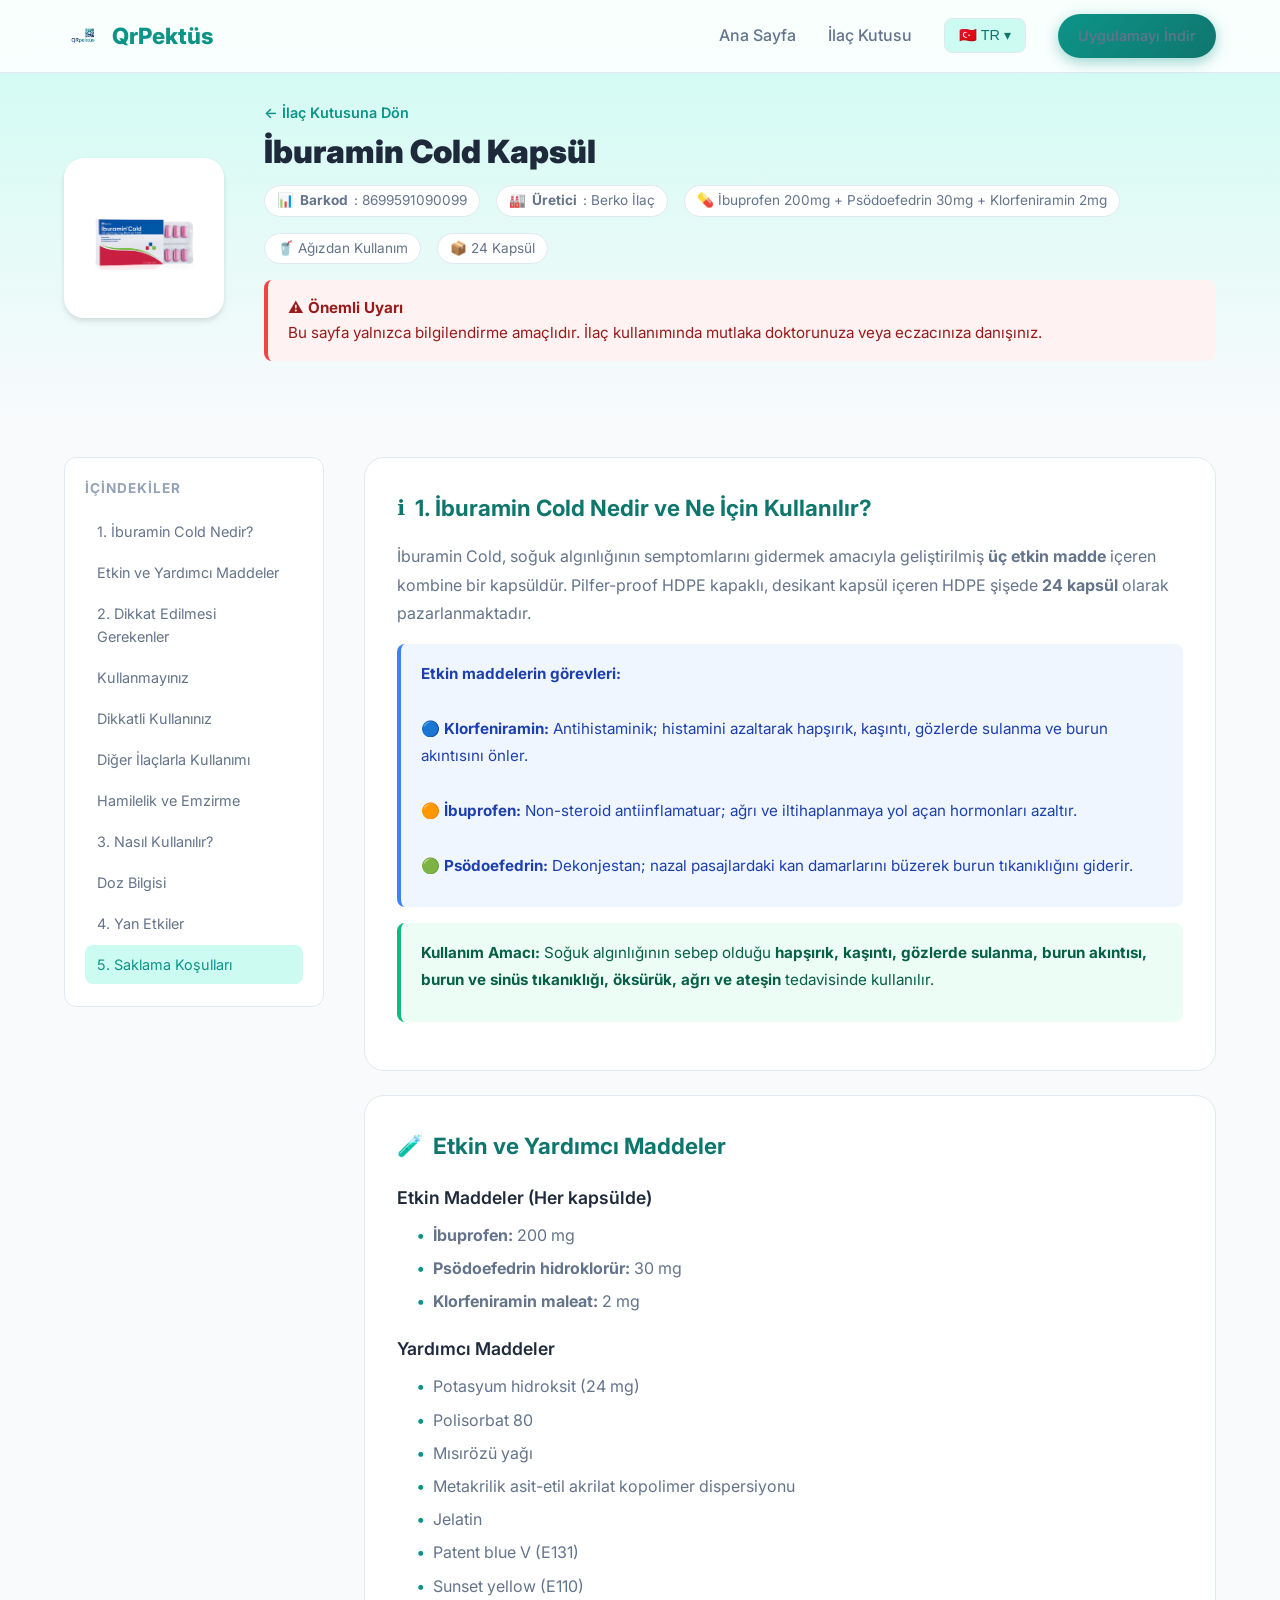
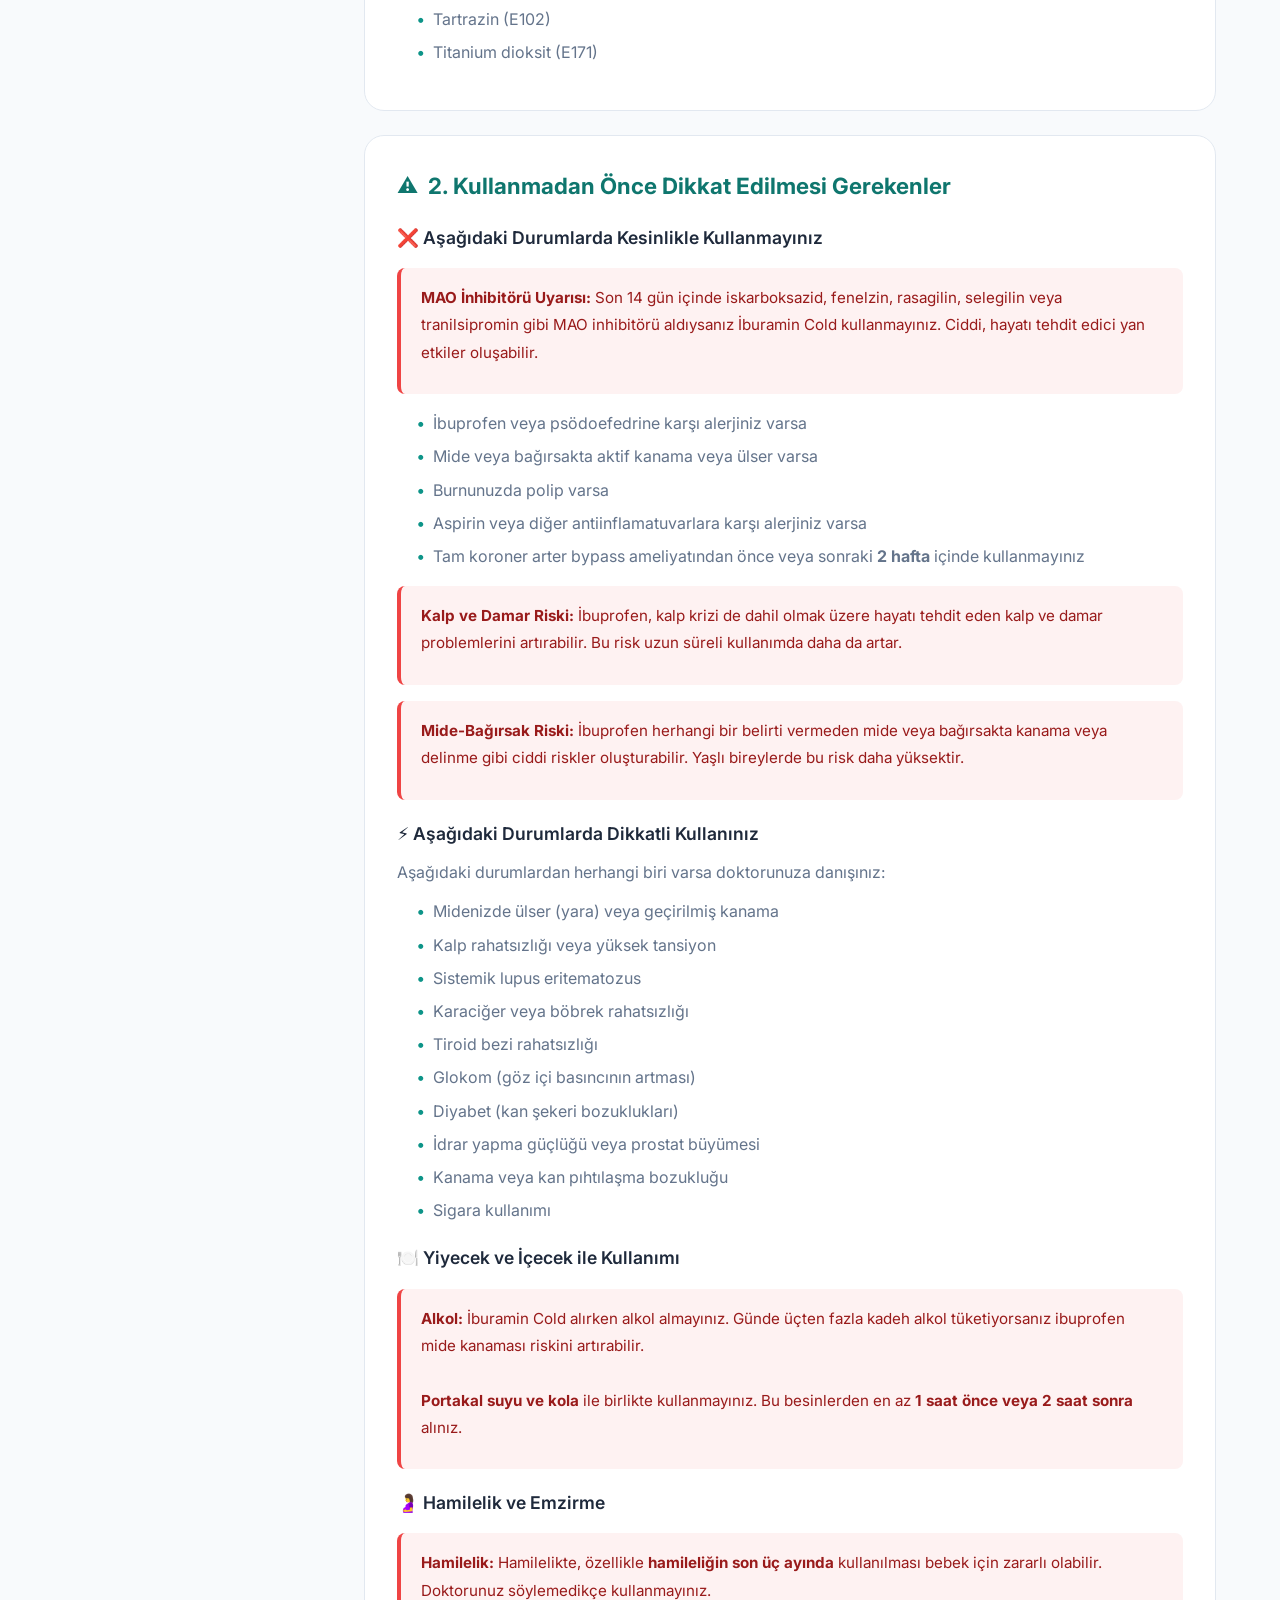
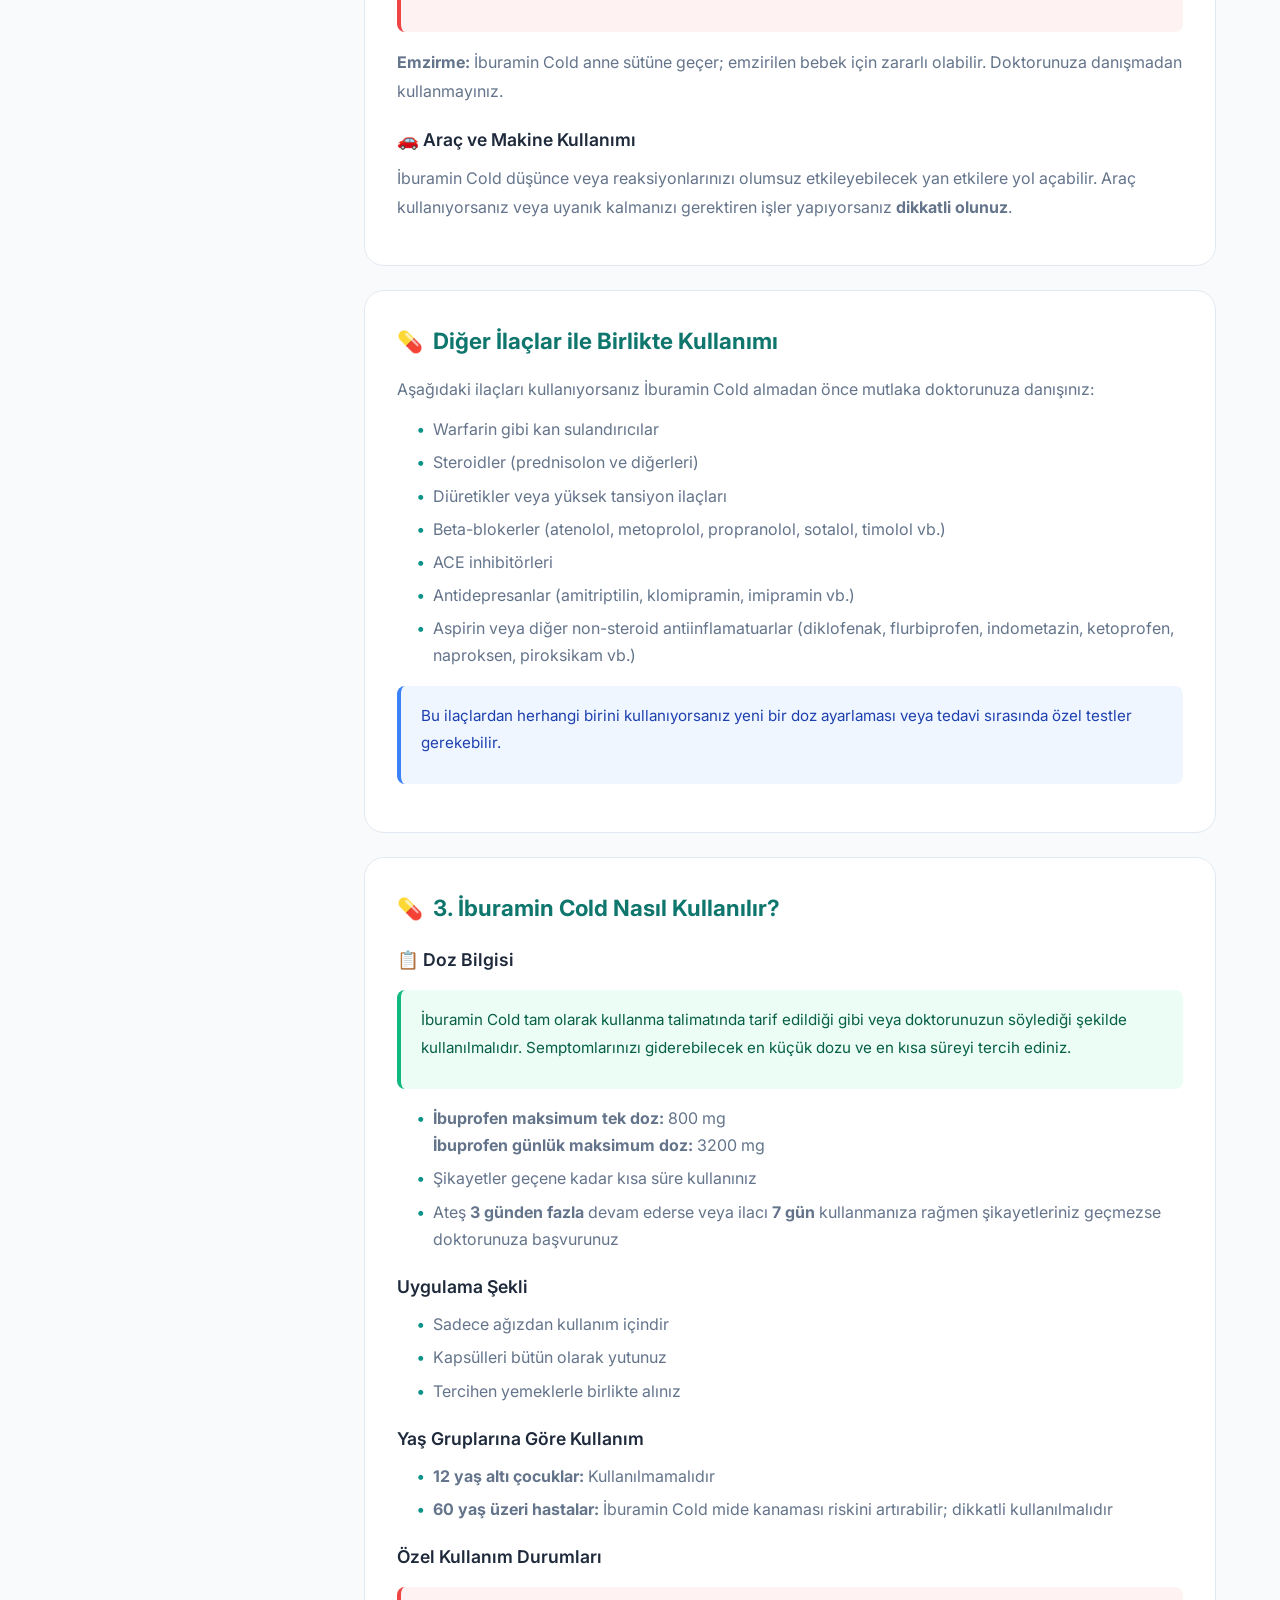
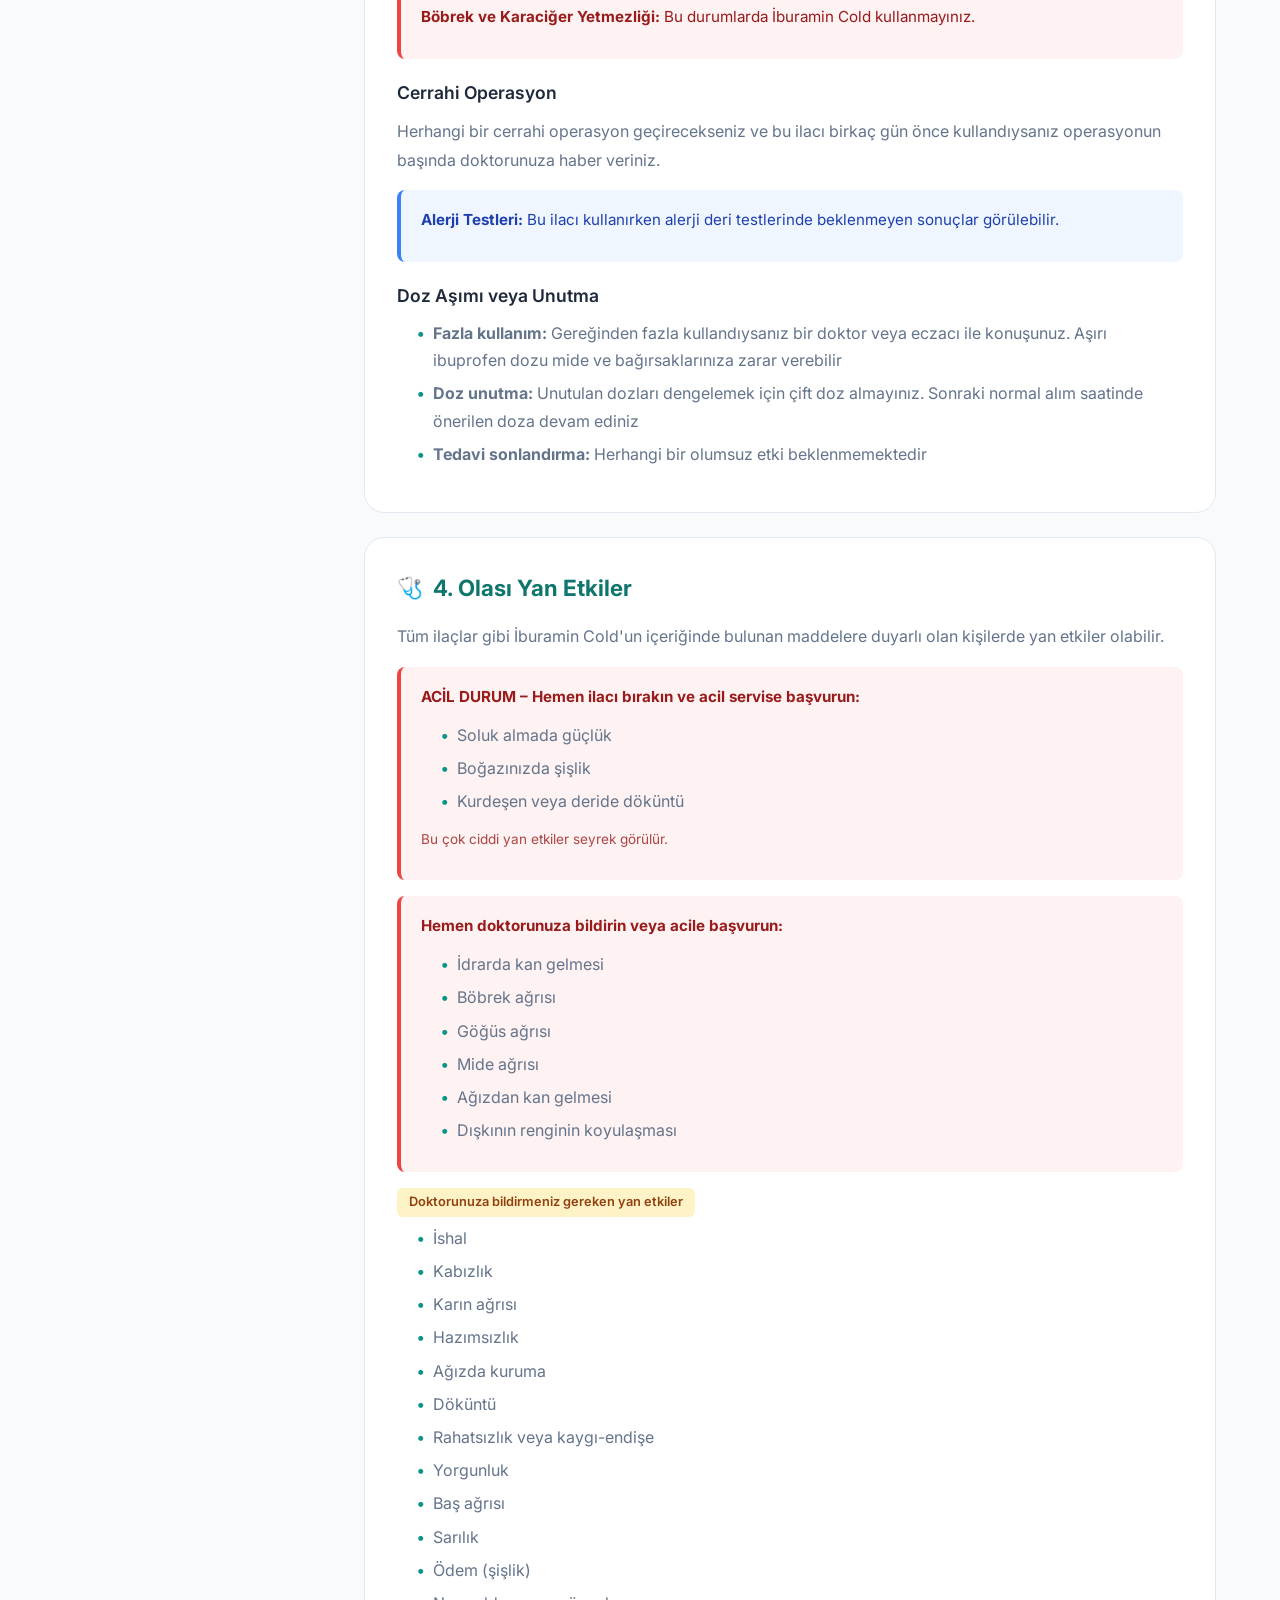
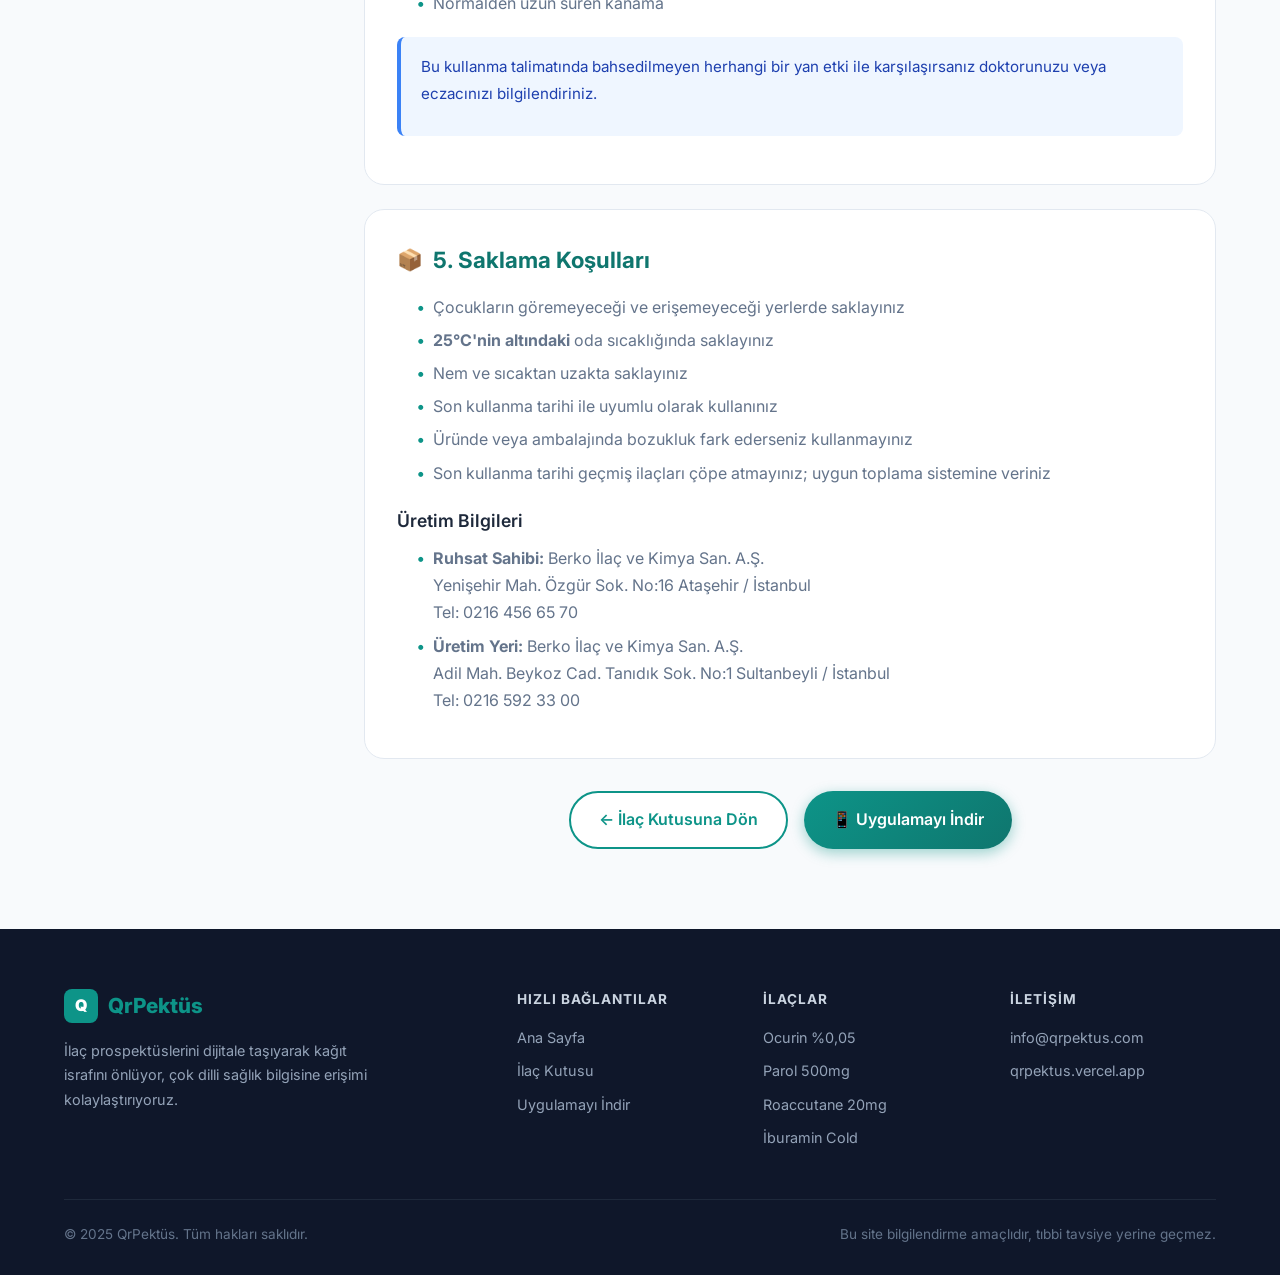
==== iburamin-cold.html @ bf940420 "Create iburamin-cold.html" ====
<!DOCTYPE html>
<html lang="tr">
<head>
  <meta charset="UTF-8" />
  <meta name="viewport" content="width=device-width, initial-scale=1.0" />
  <title>İburamin Cold Kapsül – QrPektüs</title>
  <meta name="description" content="İburamin Cold kapsül prospektüsü. Kullanım talimatı, yan etkiler, uyarılar ve saklama koşulları." />
  <link rel="preconnect" href="https://fonts.googleapis.com" />
  <link rel="preconnect" href="https://fonts.gstatic.com" crossorigin />
  <link href="https://fonts.googleapis.com/css2?family=Inter:wght@400;500;600;700;800;900&display=swap" rel="stylesheet" />
  <link rel="stylesheet" href="css/style.css" />
</head>
<body>

  <!-- ===== NAVBAR ===== -->
  <nav class="navbar">
    <div class="container">
      <a href="index.html" class="nav-logo">
        <img src="images/logo.png" alt="QrPektüs Logo"
             onerror="this.style.display='none'; this.nextElementSibling.style.display='flex';" />
        <div class="logo-placeholder" style="display:none;">Q</div>
        QrPektüs
      </a>
      <ul class="nav-links">
        <li><a href="index.html" data-i18n="nav_home">Ana Sayfa</a></li>
        <li><a href="ilac-kutusu.html" data-i18n="nav_drugs">İlaç Kutusu</a></li>
        <li>
          <div class="lang-selector">
            <button class="lang-btn">
              <span class="lang-current"><span class="flag">🇹🇷</span> TR <span>▾</span></span>
            </button>
            <div class="lang-dropdown">
              <a href="#" data-lang="tr"><span class="flag">🇹🇷</span> Türkçe</a>
              <a href="#" data-lang="en"><span class="flag">🇬🇧</span> English</a>
              <a href="#" data-lang="de"><span class="flag">🇩🇪</span> Deutsch</a>
              <a href="#" data-lang="fr"><span class="flag">🇫🇷</span> Français</a>
              <a href="#" data-lang="es"><span class="flag">🇪🇸</span> Español</a>
            </div>
          </div>
        </li>
        <li>
          <a href="index.html#download" class="btn btn-primary" style="padding:10px 20px; font-size:0.9rem;"
             data-i18n="nav_download">Uygulamayı İndir</a>
        </li>
      </ul>
      <button class="nav-toggle" aria-label="Menü">
        <span></span><span></span><span></span>
      </button>
    </div>
  </nav>

  <!-- ===== HERO ===== -->
  <section class="prospektus-hero">
    <div class="container">

      <div class="drug-image">
        <img src="images/iburamin.png" alt="İburamin Cold Kapsül"
             onerror="this.style.display='none'; this.nextElementSibling.style.display='block';" />
        <span class="placeholder-icon" style="display:none;">🤧</span>
      </div>

      <div class="drug-info">
        <a href="ilac-kutusu.html"
           style="color:var(--primary); font-size:0.9rem; font-weight:600;"
           data-i18n="back_to_library">← İlaç Kutusuna Dön</a>

        <h1>İburamin Cold Kapsül</h1>

        <div class="drug-meta">
          <span>📊 <strong data-i18n="prospektus_barcode">Barkod</strong>: 8699591090099</span>
          <span>🏭 <strong data-i18n="prospektus_manufacturer">Üretici</strong>: Berko İlaç</span>
          <span>💊 İbuprofen 200mg + Psödoefedrin 30mg + Klorfeniramin 2mg</span>
          <span>🥤 Ağızdan Kullanım</span>
          <span>📦 24 Kapsül</span>
        </div>

        <div class="warning-box">
          <p>
            <strong data-i18n="warning_title">⚠️ Önemli Uyarı</strong><br />
            <span data-i18n="warning_text">
              Bu sayfa yalnızca bilgilendirme amaçlıdır. İlaç kullanımında mutlaka
              doktorunuza veya eczacınıza danışınız.
            </span>
          </p>
        </div>
      </div>

    </div>
  </section>

  <!-- ===== PROSPEKTÜS İÇERİĞİ ===== -->
  <section class="prospektus-content">
    <div class="container">

      <!-- Sidebar -->
      <aside class="prospektus-sidebar">
        <div class="toc">
          <h4>İçindekiler</h4>
          <a href="#nedir">1. İburamin Cold Nedir?</a>
          <a href="#icindekiler">Etkin ve Yardımcı Maddeler</a>
          <a href="#dikkat">2. Dikkat Edilmesi Gerekenler</a>
          <a href="#kullanmayiniz">Kullanmayınız</a>
          <a href="#dikkatli">Dikkatli Kullanınız</a>
          <a href="#etkilesim">Diğer İlaçlarla Kullanımı</a>
          <a href="#hamilelik">Hamilelik ve Emzirme</a>
          <a href="#nasil">3. Nasıl Kullanılır?</a>
          <a href="#doz">Doz Bilgisi</a>
          <a href="#yan-etkiler">4. Yan Etkiler</a>
          <a href="#saklama">5. Saklama Koşulları</a>
        </div>
      </aside>

      <!-- Ana İçerik -->
      <div class="prospektus-main">

        <!-- 1. İBURAMİN COLD NEDİR -->
        <div class="prospektus-section" id="nedir">
          <h2><span class="section-icon">ℹ️</span> 1. İburamin Cold Nedir ve Ne İçin Kullanılır?</h2>

          <p>
            İburamin Cold, soğuk algınlığının semptomlarını gidermek amacıyla geliştirilmiş
            <strong>üç etkin madde</strong> içeren kombine bir kapsüldür. Pilfer-proof HDPE kapaklı,
            desikant kapsül içeren HDPE şişede <strong>24 kapsül</strong> olarak pazarlanmaktadır.
          </p>

          <div class="info-box">
            <p>
              <strong>Etkin maddelerin görevleri:</strong><br /><br />
              🔵 <strong>Klorfeniramin:</strong> Antihistaminik; histamini azaltarak hapşırık,
              kaşıntı, gözlerde sulanma ve burun akıntısını önler.<br /><br />
              🟠 <strong>İbuprofen:</strong> Non-steroid antiinflamatuar; ağrı ve iltihaplanmaya
              yol açan hormonları azaltır.<br /><br />
              🟢 <strong>Psödoefedrin:</strong> Dekonjestan; nazal pasajlardaki kan damarlarını
              büzerek burun tıkanıklığını giderir.
            </p>
          </div>

          <div class="success-box">
            <p>
              <strong>Kullanım Amacı:</strong> Soğuk algınlığının sebep olduğu
              <strong>hapşırık, kaşıntı, gözlerde sulanma, burun akıntısı, burun ve sinüs tıkanıklığı,
              öksürük, ağrı ve ateşin</strong> tedavisinde kullanılır.
            </p>
          </div>
        </div>

        <!-- ETKİN MADDELER -->
        <div class="prospektus-section" id="icindekiler">
          <h2><span class="section-icon">🧪</span> Etkin ve Yardımcı Maddeler</h2>

          <h3>Etkin Maddeler (Her kapsülde)</h3>
          <ul>
            <li><strong>İbuprofen:</strong> 200 mg</li>
            <li><strong>Psödoefedrin hidroklorür:</strong> 30 mg</li>
            <li><strong>Klorfeniramin maleat:</strong> 2 mg</li>
          </ul>

          <h3>Yardımcı Maddeler</h3>
          <ul>
            <li>Potasyum hidroksit (24 mg)</li>
            <li>Polisorbat 80</li>
            <li>Mısırözü yağı</li>
            <li>Metakrilik asit-etil akrilat kopolimer dispersiyonu</li>
            <li>Jelatin</li>
            <li>Patent blue V (E131)</li>
            <li>Sunset yellow (E110)</li>
            <li>Tartrazin (E102)</li>
            <li>Titanium dioksit (E171)</li>
          </ul>
        </div>

        <!-- 2. DİKKAT -->
        <div class="prospektus-section" id="dikkat">
          <h2><span class="section-icon">⚠️</span> 2. Kullanmadan Önce Dikkat Edilmesi Gerekenler</h2>

          <h3 id="kullanmayiniz">❌ Aşağıdaki Durumlarda Kesinlikle Kullanmayınız</h3>

          <div class="warning-box">
            <p>
              <strong>MAO İnhibitörü Uyarısı:</strong> Son 14 gün içinde iskarboksazid, fenelzin,
              rasagilin, selegilin veya tranilsipromin gibi MAO inhibitörü aldıysanız
              İburamin Cold kullanmayınız. Ciddi, hayatı tehdit edici yan etkiler oluşabilir.
            </p>
          </div>

          <ul>
            <li>İbuprofen veya psödoefedrine karşı alerjiniz varsa</li>
            <li>Mide veya bağırsakta aktif kanama veya ülser varsa</li>
            <li>Burnunuzda polip varsa</li>
            <li>Aspirin veya diğer antiinflamatuvarlara karşı alerjiniz varsa</li>
            <li>
              Tam koroner arter bypass ameliyatından önce veya sonraki
              <strong>2 hafta</strong> içinde kullanmayınız
            </li>
          </ul>

          <div class="warning-box">
            <p>
              <strong>Kalp ve Damar Riski:</strong> İbuprofen, kalp krizi de dahil olmak üzere
              hayatı tehdit eden kalp ve damar problemlerini artırabilir. Bu risk uzun süreli
              kullanımda daha da artar.
            </p>
          </div>

          <div class="warning-box">
            <p>
              <strong>Mide-Bağırsak Riski:</strong> İbuprofen herhangi bir belirti vermeden
              mide veya bağırsakta kanama veya delinme gibi ciddi riskler oluşturabilir.
              Yaşlı bireylerde bu risk daha yüksektir.
            </p>
          </div>

          <h3 id="dikkatli">⚡ Aşağıdaki Durumlarda Dikkatli Kullanınız</h3>
          <p>Aşağıdaki durumlardan herhangi biri varsa doktorunuza danışınız:</p>
          <ul>
            <li>Midenizde ülser (yara) veya geçirilmiş kanama</li>
            <li>Kalp rahatsızlığı veya yüksek tansiyon</li>
            <li>Sistemik lupus eritematozus</li>
            <li>Karaciğer veya böbrek rahatsızlığı</li>
            <li>Tiroid bezi rahatsızlığı</li>
            <li>Glokom (göz içi basıncının artması)</li>
            <li>Diyabet (kan şekeri bozuklukları)</li>
            <li>İdrar yapma güçlüğü veya prostat büyümesi</li>
            <li>Kanama veya kan pıhtılaşma bozukluğu</li>
            <li>Sigara kullanımı</li>
          </ul>

          <h3>🍽️ Yiyecek ve İçecek ile Kullanımı</h3>
          <div class="warning-box">
            <p>
              <strong>Alkol:</strong> İburamin Cold alırken alkol almayınız. Günde üçten fazla
              kadeh alkol tüketiyorsanız ibuprofen mide kanaması riskini artırabilir.<br /><br />
              <strong>Portakal suyu ve kola</strong> ile birlikte kullanmayınız. Bu besinlerden
              en az <strong>1 saat önce veya 2 saat sonra</strong> alınız.
            </p>
          </div>

          <h3 id="hamilelik">🤰 Hamilelik ve Emzirme</h3>
          <div class="warning-box">
            <p>
              <strong>Hamilelik:</strong> Hamilelikte, özellikle <strong>hamileliğin son üç
              ayında</strong> kullanılması bebek için zararlı olabilir. Doktorunuz söylemedikçe
              kullanmayınız.
            </p>
          </div>
          <p>
            <strong>Emzirme:</strong> İburamin Cold anne sütüne geçer; emzirilen bebek için
            zararlı olabilir. Doktorunuza danışmadan kullanmayınız.
          </p>

          <h3>🚗 Araç ve Makine Kullanımı</h3>
          <p>
            İburamin Cold düşünce veya reaksiyonlarınızı olumsuz etkileyebilecek yan etkilere
            yol açabilir. Araç kullanıyorsanız veya uyanık kalmanızı gerektiren işler yapıyorsanız
            <strong>dikkatli olunuz</strong>.
          </p>
        </div>

        <!-- ETKİLEŞİM -->
        <div class="prospektus-section" id="etkilesim">
          <h2><span class="section-icon">💊</span> Diğer İlaçlar ile Birlikte Kullanımı</h2>

          <p>
            Aşağıdaki ilaçları kullanıyorsanız İburamin Cold almadan önce mutlaka doktorunuza danışınız:
          </p>

          <ul>
            <li>Warfarin gibi kan sulandırıcılar</li>
            <li>Steroidler (prednisolon ve diğerleri)</li>
            <li>Diüretikler veya yüksek tansiyon ilaçları</li>
            <li>Beta-blokerler (atenolol, metoprolol, propranolol, sotalol, timolol vb.)</li>
            <li>ACE inhibitörleri</li>
            <li>Antidepresanlar (amitriptilin, klomipramin, imipramin vb.)</li>
            <li>Aspirin veya diğer non-steroid antiinflamatuarlar (diklofenak, flurbiprofen, indometazin, ketoprofen, naproksen, piroksikam vb.)</li>
          </ul>

          <div class="info-box">
            <p>
              Bu ilaçlardan herhangi birini kullanıyorsanız yeni bir doz ayarlaması veya
              tedavi sırasında özel testler gerekebilir.
            </p>
          </div>
        </div>

        <!-- 3. NASIL KULLANILIR -->
        <div class="prospektus-section" id="nasil">
          <h2><span class="section-icon">💊</span> 3. İburamin Cold Nasıl Kullanılır?</h2>

          <h3 id="doz">📋 Doz Bilgisi</h3>

          <div class="success-box">
            <p>
              İburamin Cold tam olarak kullanma talimatında tarif edildiği gibi veya
              doktorunuzun söylediği şekilde kullanılmalıdır. Semptomlarınızı giderebilecek
              en küçük dozu ve en kısa süreyi tercih ediniz.
            </p>
          </div>

          <ul>
            <li>
              <strong>İbuprofen maksimum tek doz:</strong> 800 mg<br />
              <strong>İbuprofen günlük maksimum doz:</strong> 3200 mg
            </li>
            <li>Şikayetler geçene kadar kısa süre kullanınız</li>
            <li>
              Ateş <strong>3 günden fazla</strong> devam ederse veya
              ilacı <strong>7 gün</strong> kullanmanıza rağmen şikayetleriniz geçmezse
              doktorunuza başvurunuz
            </li>
          </ul>

          <h3>Uygulama Şekli</h3>
          <ul>
            <li>Sadece ağızdan kullanım içindir</li>
            <li>Kapsülleri bütün olarak yutunuz</li>
            <li>Tercihen yemeklerle birlikte alınız</li>
          </ul>

          <h3>Yaş Gruplarına Göre Kullanım</h3>
          <ul>
            <li>
              <strong>12 yaş altı çocuklar:</strong> Kullanılmamalıdır
            </li>
            <li>
              <strong>60 yaş üzeri hastalar:</strong> İburamin Cold mide kanaması
              riskini artırabilir; dikkatli kullanılmalıdır
            </li>
          </ul>

          <h3>Özel Kullanım Durumları</h3>
          <div class="warning-box">
            <p>
              <strong>Böbrek ve Karaciğer Yetmezliği:</strong> Bu durumlarda
              İburamin Cold kullanmayınız.
            </p>
          </div>

          <h3>Cerrahi Operasyon</h3>
          <p>
            Herhangi bir cerrahi operasyon geçirecekseniz ve bu ilacı birkaç gün önce
            kullandıysanız operasyonun başında doktorunuza haber veriniz.
          </p>

          <div class="info-box">
            <p>
              <strong>Alerji Testleri:</strong> Bu ilacı kullanırken alerji deri testlerinde
              beklenmeyen sonuçlar görülebilir.
            </p>
          </div>

          <h3>Doz Aşımı veya Unutma</h3>
          <ul>
            <li>
              <strong>Fazla kullanım:</strong> Gereğinden fazla kullandıysanız
              bir doktor veya eczacı ile konuşunuz. Aşırı ibuprofen dozu mide ve
              bağırsaklarınıza zarar verebilir
            </li>
            <li>
              <strong>Doz unutma:</strong> Unutulan dozları dengelemek için çift doz
              almayınız. Sonraki normal alım saatinde önerilen doza devam ediniz
            </li>
            <li>
              <strong>Tedavi sonlandırma:</strong> Herhangi bir olumsuz etki beklenmemektedir
            </li>
          </ul>
        </div>

        <!-- 4. YAN ETKİLER -->
        <div class="prospektus-section" id="yan-etkiler">
          <h2><span class="section-icon">🩺</span> 4. Olası Yan Etkiler</h2>

          <p>
            Tüm ilaçlar gibi İburamin Cold'un içeriğinde bulunan maddelere duyarlı olan
            kişilerde yan etkiler olabilir.
          </p>

          <div class="warning-box">
            <p>
              <strong>ACİL DURUM – Hemen ilacı bırakın ve acil servise başvurun:</strong>
            </p>
            <ul style="margin-top:10px;">
              <li>Soluk almada güçlük</li>
              <li>Boğazınızda şişlik</li>
              <li>Kurdeşen veya deride döküntü</li>
            </ul>
            <p style="margin-top:10px; font-size:0.85rem; opacity:0.8;">
              Bu çok ciddi yan etkiler seyrek görülür.
            </p>
          </div>

          <div class="warning-box">
            <p>
              <strong>Hemen doktorunuza bildirin veya acile başvurun:</strong>
            </p>
            <ul style="margin-top:10px;">
              <li>İdrarda kan gelmesi</li>
              <li>Böbrek ağrısı</li>
              <li>Göğüs ağrısı</li>
              <li>Mide ağrısı</li>
              <li>Ağızdan kan gelmesi</li>
              <li>Dışkının renginin koyulaşması</li>
            </ul>
          </div>

          <div class="side-effect-category category-common">
            <span class="category-label">Doktorunuza bildirmeniz gereken yan etkiler</span>
            <ul>
              <li>İshal</li>
              <li>Kabızlık</li>
              <li>Karın ağrısı</li>
              <li>Hazımsızlık</li>
              <li>Ağızda kuruma</li>
              <li>Döküntü</li>
              <li>Rahatsızlık veya kaygı-endişe</li>
              <li>Yorgunluk</li>
              <li>Baş ağrısı</li>
              <li>Sarılık</li>
              <li>Ödem (şişlik)</li>
              <li>Normalden uzun süren kanama</li>
            </ul>
          </div>

          <div class="info-box">
            <p>
              Bu kullanma talimatında bahsedilmeyen herhangi bir yan etki ile karşılaşırsanız
              doktorunuzu veya eczacınızı bilgilendiriniz.
            </p>
          </div>
        </div>

        <!-- 5. SAKLAMA -->
        <div class="prospektus-section" id="saklama">
          <h2><span class="section-icon">📦</span> 5. Saklama Koşulları</h2>

          <ul>
            <li>Çocukların göremeyeceği ve erişemeyeceği yerlerde saklayınız</li>
            <li><strong>25°C'nin altındaki</strong> oda sıcaklığında saklayınız</li>
            <li>Nem ve sıcaktan uzakta saklayınız</li>
            <li>Son kullanma tarihi ile uyumlu olarak kullanınız</li>
            <li>Üründe veya ambalajında bozukluk fark ederseniz kullanmayınız</li>
            <li>Son kullanma tarihi geçmiş ilaçları çöpe atmayınız; uygun toplama sistemine veriniz</li>
          </ul>

          <h3>Üretim Bilgileri</h3>
          <ul>
            <li>
              <strong>Ruhsat Sahibi:</strong> Berko İlaç ve Kimya San. A.Ş.<br />
              Yenişehir Mah. Özgür Sok. No:16 Ataşehir / İstanbul<br />
              Tel: 0216 456 65 70
            </li>
            <li>
              <strong>Üretim Yeri:</strong> Berko İlaç ve Kimya San. A.Ş.<br />
              Adil Mah. Beykoz Cad. Tanıdık Sok. No:1 Sultanbeyli / İstanbul<br />
              Tel: 0216 592 33 00
            </li>
          </ul>
        </div>

        <!-- CTA -->
        <div style="text-align:center; margin-top:32px;">
          <div style="display:flex; gap:16px; justify-content:center; flex-wrap:wrap;">
            <a href="ilac-kutusu.html" class="btn btn-secondary">
              ← İlaç Kutusuna Dön
            </a>
            <a href="index.html#download" class="btn btn-primary">
              📱 Uygulamayı İndir
            </a>
          </div>
        </div>

      </div>
    </div>
  </section>

  <!-- ===== FOOTER ===== -->
  <footer class="footer">
    <div class="container">
      <div class="footer-grid">
        <div class="footer-brand">
          <div class="footer-logo">
            <div class="logo-placeholder">Q</div>
            QrPektüs
          </div>
          <p data-i18n="footer_desc">
            İlaç prospektüslerini dijitale taşıyarak kağıt israfını önlüyor,
            çok dilli sağlık bilgisine erişimi kolaylaştırıyoruz.
          </p>
        </div>
        <div class="footer-col">
          <h4 data-i18n="footer_links">Hızlı Bağlantılar</h4>
          <a href="index.html" data-i18n="nav_home">Ana Sayfa</a>
          <a href="ilac-kutusu.html" data-i18n="nav_drugs">İlaç Kutusu</a>
          <a href="index.html#download" data-i18n="nav_download">Uygulamayı İndir</a>
        </div>
        <div class="footer-col">
          <h4 data-i18n="footer_drugs_title">İlaçlar</h4>
          <a href="ocurin.html">Ocurin %0,05</a>
          <a href="parol.html">Parol 500mg</a>
          <a href="roaccutane.html">Roaccutane 20mg</a>
          <a href="iburamin-cold.html">İburamin Cold</a>
        </div>
        <div class="footer-col">
          <h4 data-i18n="footer_contact">İletişim</h4>
          <a href="mailto:info@qrpektus.com">info@qrpektus.com</a>
          <a href="#">qrpektus.vercel.app</a>
        </div>
      </div>
      <div class="footer-bottom">
        <span data-i18n="footer_rights">© 2025 QrPektüs. Tüm hakları saklıdır.</span>
        <span data-i18n="footer_disclaimer">
          Bu site bilgilendirme amaçlıdır, tıbbi tavsiye yerine geçmez.
        </span>
      </div>
    </div>
  </footer>

  <button class="back-to-top" aria-label="Yukarı çık">↑</button>
  <script src="js/main.js"></script>
</body>
</html>
---- css/style.css ----
/* ============================================
   QrPektüs - Global Styles
   ============================================ */

/* ---------- CSS Variables ---------- */
:root {
  --primary: #0D9488;
  --primary-dark: #0F766E;
  --primary-light: #CCFBF1;
  --secondary: #6366F1;
  --accent: #F59E0B;
  --bg: #F8FAFC;
  --bg-card: #FFFFFF;
  --text: #1E293B;
  --text-light: #64748B;
  --text-lighter: #94A3B8;
  --border: #E2E8F0;
  --shadow: 0 1px 3px rgba(0,0,0,0.1), 0 1px 2px rgba(0,0,0,0.06);
  --shadow-md: 0 4px 6px rgba(0,0,0,0.07), 0 2px 4px rgba(0,0,0,0.06);
  --shadow-lg: 0 10px 15px rgba(0,0,0,0.1), 0 4px 6px rgba(0,0,0,0.05);
  --shadow-xl: 0 20px 25px rgba(0,0,0,0.1), 0 10px 10px rgba(0,0,0,0.04);
  --radius: 12px;
  --radius-lg: 20px;
  --transition: all 0.3s cubic-bezier(0.4, 0, 0.2, 1);
}

/* ---------- Reset & Base ---------- */
*,
*::before,
*::after {
  margin: 0;
  padding: 0;
  box-sizing: border-box;
}

html {
  scroll-behavior: smooth;
  font-size: 16px;
}

body {
  font-family: 'Inter', 'Segoe UI', system-ui, -apple-system, sans-serif;
  background: var(--bg);
  color: var(--text);
  line-height: 1.6;
  overflow-x: hidden;
}

a {
  text-decoration: none;
  color: inherit;
}

ul {
  list-style: none;
}

img {
  max-width: 100%;
  height: auto;
  display: block;
}

/* ---------- Utilities ---------- */
.container {
  width: 100%;
  max-width: 1200px;
  margin: 0 auto;
  padding: 0 24px;
}

.section {
  padding: 80px 0;
}

.section-title {
  font-size: 2rem;
  font-weight: 800;
  text-align: center;
  margin-bottom: 12px;
  color: var(--text);
}

.section-subtitle {
  text-align: center;
  color: var(--text-light);
  font-size: 1.1rem;
  margin-bottom: 48px;
  max-width: 600px;
  margin-left: auto;
  margin-right: auto;
}

.btn {
  display: inline-flex;
  align-items: center;
  gap: 8px;
  padding: 14px 28px;
  border-radius: 50px;
  font-weight: 600;
  font-size: 1rem;
  cursor: pointer;
  border: none;
  transition: var(--transition);
  text-align: center;
  justify-content: center;
}

.btn-primary {
  background: linear-gradient(135deg, var(--primary), var(--primary-dark));
  color: white;
  box-shadow: 0 4px 14px rgba(13, 148, 136, 0.4);
}

.btn-primary:hover {
  transform: translateY(-2px);
  box-shadow: 0 6px 20px rgba(13, 148, 136, 0.5);
}

.btn-secondary {
  background: white;
  color: var(--primary);
  border: 2px solid var(--primary);
}

.btn-secondary:hover {
  background: var(--primary-light);
  transform: translateY(-2px);
}

.btn-accent {
  background: linear-gradient(135deg, var(--accent), #D97706);
  color: white;
  box-shadow: 0 4px 14px rgba(245, 158, 11, 0.4);
}

.btn-accent:hover {
  transform: translateY(-2px);
  box-shadow: 0 6px 20px rgba(245, 158, 11, 0.5);
}

/* ---------- Navbar ---------- */
.navbar {
  position: fixed;
  top: 0;
  left: 0;
  right: 0;
  z-index: 1000;
  background: rgba(255, 255, 255, 0.85);
  backdrop-filter: blur(20px);
  -webkit-backdrop-filter: blur(20px);
  border-bottom: 1px solid var(--border);
  transition: var(--transition);
}

.navbar.scrolled {
  box-shadow: var(--shadow-md);
}

.navbar .container {
  display: flex;
  align-items: center;
  justify-content: space-between;
  height: 72px;
}

.nav-logo {
  display: flex;
  align-items: center;
  gap: 10px;
  font-weight: 800;
  font-size: 1.4rem;
  color: var(--primary);
}

.nav-logo img {
  height: 38px;
  width: 38px;
  object-fit: contain;
}

.nav-logo .logo-placeholder {
  width: 38px;
  height: 38px;
  background: linear-gradient(135deg, var(--primary), var(--primary-dark));
  border-radius: 10px;
  display: flex;
  align-items: center;
  justify-content: center;
  color: white;
  font-size: 1.2rem;
  font-weight: 900;
}

.nav-links {
  display: flex;
  align-items: center;
  gap: 32px;
}

.nav-links a {
  font-weight: 500;
  color: var(--text-light);
  transition: var(--transition);
  position: relative;
}

.nav-links a:hover,
.nav-links a.active {
  color: var(--primary);
}

.nav-links a::after {
  content: '';
  position: absolute;
  bottom: -4px;
  left: 0;
  width: 0;
  height: 2px;
  background: var(--primary);
  transition: var(--transition);
  border-radius: 2px;
}

.nav-links a:hover::after,
.nav-links a.active::after {
  width: 100%;
}

/* Language Selector */
.lang-selector {
  position: relative;
}

.lang-btn {
  display: flex;
  align-items: center;
  gap: 6px;
  padding: 8px 14px;
  background: var(--primary-light);
  border: 1px solid var(--border);
  border-radius: 8px;
  cursor: pointer;
  font-size: 0.9rem;
  font-weight: 500;
  color: var(--primary-dark);
  transition: var(--transition);
}

.lang-btn:hover {
  background: var(--primary);
  color: white;
}

.lang-dropdown {
  position: absolute;
  top: calc(100% + 8px);
  right: 0;
  background: white;
  border: 1px solid var(--border);
  border-radius: var(--radius);
  box-shadow: var(--shadow-lg);
  min-width: 180px;
  opacity: 0;
  visibility: hidden;
  transform: translateY(-10px);
  transition: var(--transition);
  z-index: 100;
  overflow: hidden;
}

.lang-dropdown.open {
  opacity: 1;
  visibility: visible;
  transform: translateY(0);
}

.lang-dropdown a {
  display: flex;
  align-items: center;
  gap: 10px;
  padding: 10px 16px;
  font-size: 0.9rem;
  color: var(--text);
  transition: var(--transition);
}

.lang-dropdown a:hover {
  background: var(--primary-light);
  color: var(--primary);
}

.lang-dropdown a .flag {
  font-size: 1.2rem;
}

/* Mobile Menu */
.nav-toggle {
  display: none;
  flex-direction: column;
  gap: 5px;
  cursor: pointer;
  padding: 4px;
}

.nav-toggle span {
  display: block;
  width: 24px;
  height: 2.5px;
  background: var(--text);
  border-radius: 2px;
  transition: var(--transition);
}

/* ---------- Hero Section ---------- */
.hero {
  padding: 140px 0 80px;
  position: relative;
  overflow: hidden;
}

.hero::before {
  content: '';
  position: absolute;
  top: -50%;
  right: -20%;
  width: 600px;
  height: 600px;
  background: radial-gradient(circle, rgba(13, 148, 136, 0.08) 0%, transparent 70%);
  border-radius: 50%;
}

.hero::after {
  content: '';
  position: absolute;
  bottom: -30%;
  left: -10%;
  width: 400px;
  height: 400px;
  background: radial-gradient(circle, rgba(99, 102, 241, 0.06) 0%, transparent 70%);
  border-radius: 50%;
}

.hero .container {
  display: grid;
  grid-template-columns: 1fr 1fr;
  gap: 60px;
  align-items: center;
  position: relative;
  z-index: 1;
}

.hero-content {
  max-width: 560px;
}

.hero-badge {
  display: inline-flex;
  align-items: center;
  gap: 8px;
  padding: 6px 16px;
  background: var(--primary-light);
  color: var(--primary-dark);
  border-radius: 50px;
  font-size: 0.85rem;
  font-weight: 600;
  margin-bottom: 24px;
}

.hero-badge span {
  font-size: 1rem;
}

.hero h1 {
  font-size: 3.2rem;
  font-weight: 900;
  line-height: 1.15;
  margin-bottom: 20px;
  color: var(--text);
}

.hero h1 .highlight {
  background: linear-gradient(135deg, var(--primary), var(--secondary));
  -webkit-background-clip: text;
  -webkit-text-fill-color: transparent;
  background-clip: text;
}

.hero p {
  font-size: 1.15rem;
  color: var(--text-light);
  margin-bottom: 36px;
  line-height: 1.7;
}

.hero-buttons {
  display: flex;
  gap: 16px;
  flex-wrap: wrap;
}

.hero-visual {
  display: flex;
  justify-content: center;
  align-items: center;
  position: relative;
}

.hero-phone {
  width: 280px;
  height: 560px;
  background: linear-gradient(145deg, #1a1a2e 0%, #16213e 100%);
  border-radius: 40px;
  border: 3px solid #333;
  position: relative;
  overflow: hidden;
  box-shadow: var(--shadow-xl), 0 0 60px rgba(13, 148, 136, 0.15);
}

.hero-phone::before {
  content: '';
  position: absolute;
  top: 0;
  left: 50%;
  transform: translateX(-50%);
  width: 120px;
  height: 28px;
  background: #1a1a2e;
  border-radius: 0 0 16px 16px;
  z-index: 2;
}

.phone-screen {
  position: absolute;
  inset: 12px;
  background: linear-gradient(180deg, var(--primary-light) 0%, white 30%);
  border-radius: 30px;
  padding: 40px 16px 16px;
  display: flex;
  flex-direction: column;
  align-items: center;
  gap: 16px;
}

.phone-screen .phone-header {
  font-weight: 800;
  font-size: 0.95rem;
  color: var(--primary);
}

.phone-screen .scan-icon {
  width: 100px;
  height: 100px;
  border: 3px dashed var(--primary);
  border-radius: 16px;
  display: flex;
  align-items: center;
  justify-content: center;
  font-size: 2.5rem;
  color: var(--primary);
  animation: pulse 2s infinite;
  margin: 8px 0;
}

@keyframes pulse {
  0%, 100% { transform: scale(1); opacity: 1; }
  50% { transform: scale(1.05); opacity: 0.8; }
}

.phone-screen .phone-card {
  width: 100%;
  background: white;
  border-radius: 12px;
  padding: 12px;
  box-shadow: var(--shadow);
}

.phone-card-title {
  font-size: 0.75rem;
  font-weight: 700;
  color: var(--text);
  margin-bottom: 4px;
}

.phone-card-text {
  font-size: 0.65rem;
  color: var(--text-light);
  line-height: 1.4;
}

.phone-card-badge {
  display: inline-block;
  margin-top: 6px;
  padding: 3px 8px;
  background: var(--primary-light);
  color: var(--primary);
  border-radius: 4px;
  font-size: 0.6rem;
  font-weight: 600;
}

.floating-pill {
  position: absolute;
  background: white;
  border-radius: 16px;
  padding: 12px 18px;
  box-shadow: var(--shadow-lg);
  display: flex;
  align-items: center;
  gap: 10px;
  animation: float 3s ease-in-out infinite;
  z-index: 3;
}

.floating-pill:nth-child(1) {
  top: 80px;
  right: -30px;
  animation-delay: 0s;
}

.floating-pill:nth-child(2) {
  bottom: 120px;
  left: -40px;
  animation-delay: 1s;
}

.floating-pill .pill-icon {
  width: 36px;
  height: 36px;
  border-radius: 10px;
  display: flex;
  align-items: center;
  justify-content: center;
  font-size: 1.1rem;
}

.floating-pill .pill-text {
  font-size: 0.8rem;
  font-weight: 600;
  color: var(--text);
}

.floating-pill .pill-sub {
  font-size: 0.7rem;
  color: var(--text-light);
}

@keyframes float {
  0%, 100% { transform: translateY(0px); }
  50% { transform: translateY(-12px); }
}

/* ---------- Features Section ---------- */
.features {
  background: white;
}

.features-grid {
  display: grid;
  grid-template-columns: repeat(3, 1fr);
  gap: 32px;
}

.feature-card {
  padding: 36px;
  border-radius: var(--radius-lg);
  border: 1px solid var(--border);
  transition: var(--transition);
  text-align: center;
}

.feature-card:hover {
  transform: translateY(-6px);
  box-shadow: var(--shadow-lg);
  border-color: var(--primary);
}

.feature-icon {
  width: 64px;
  height: 64px;
  border-radius: 16px;
  display: flex;
  align-items: center;
  justify-content: center;
  font-size: 1.8rem;
  margin: 0 auto 20px;
}

.feature-card:nth-child(1) .feature-icon {
  background: #DBEAFE;
}
.feature-card:nth-child(2) .feature-icon {
  background: #D1FAE5;
}
.feature-card:nth-child(3) .feature-icon {
  background: #FEF3C7;
}
.feature-card:nth-child(4) .feature-icon {
  background: #FCE7F3;
}
.feature-card:nth-child(5) .feature-icon {
  background: #E0E7FF;
}
.feature-card:nth-child(6) .feature-icon {
  background: #CCFBF1;
}

.feature-card h3 {
  font-size: 1.2rem;
  font-weight: 700;
  margin-bottom: 10px;
}

.feature-card p {
  color: var(--text-light);
  font-size: 0.95rem;
  line-height: 1.6;
}

/* ---------- How It Works ---------- */
.how-it-works {
  background: linear-gradient(180deg, var(--bg) 0%, white 100%);
}

.steps-container {
  display: grid;
  grid-template-columns: repeat(4, 1fr);
  gap: 24px;
  position: relative;
}

.steps-container::before {
  content: '';
  position: absolute;
  top: 40px;
  left: 12.5%;
  right: 12.5%;
  height: 2px;
  background: linear-gradient(90deg, var(--primary), var(--secondary));
  opacity: 0.3;
}

.step-card {
  text-align: center;
  position: relative;
}

.step-number {
  width: 56px;
  height: 56px;
  background: linear-gradient(135deg, var(--primary), var(--primary-dark));
  color: white;
  border-radius: 50%;
  display: flex;
  align-items: center;
  justify-content: center;
  font-size: 1.3rem;
  font-weight: 800;
  margin: 0 auto 20px;
  position: relative;
  z-index: 1;
  box-shadow: 0 4px 14px rgba(13, 148, 136, 0.3);
}

.step-card h3 {
  font-size: 1.05rem;
  font-weight: 700;
  margin-bottom: 8px;
}

.step-card p {
  color: var(--text-light);
  font-size: 0.9rem;
}

/* ---------- Stats Section ---------- */
.stats {
  background: linear-gradient(135deg, var(--primary) 0%, var(--primary-dark) 100%);
  padding: 60px 0;
}

.stats-grid {
  display: grid;
  grid-template-columns: repeat(4, 1fr);
  gap: 32px;
  text-align: center;
  color: white;
}

.stat-item h3 {
  font-size: 2.5rem;
  font-weight: 900;
  margin-bottom: 4px;
}

.stat-item p {
  font-size: 0.95rem;
  opacity: 0.85;
}

/* ---------- Drug Library (İlaç Kutusu) ---------- */
.drug-library-hero {
  padding: 120px 0 40px;
  text-align: center;
  background: linear-gradient(180deg, var(--primary-light) 0%, var(--bg) 100%);
}

.drug-library-hero h1 {
  font-size: 2.5rem;
  font-weight: 900;
  margin-bottom: 12px;
}

.drug-library-hero p {
  color: var(--text-light);
  font-size: 1.1rem;
  max-width: 600px;
  margin: 0 auto;
}

.search-bar {
  max-width: 500px;
  margin: 32px auto 0;
  position: relative;
}

.search-bar input {
  width: 100%;
  padding: 16px 20px 16px 50px;
  border: 2px solid var(--border);
  border-radius: 50px;
  font-size: 1rem;
  background: white;
  transition: var(--transition);
  outline: none;
}

.search-bar input:focus {
  border-color: var(--primary);
  box-shadow: 0 0 0 4px rgba(13, 148, 136, 0.1);
}

.search-bar .search-icon {
  position: absolute;
  left: 18px;
  top: 50%;
  transform: translateY(-50%);
  font-size: 1.2rem;
  color: var(--text-lighter);
}

.drugs-grid {
  display: grid;
  grid-template-columns: repeat(auto-fill, minmax(280px, 1fr));
  gap: 28px;
  padding: 48px 0 80px;
}

.drug-card {
  background: white;
  border-radius: var(--radius-lg);
  overflow: hidden;
  border: 1px solid var(--border);
  transition: var(--transition);
}

.drug-card:hover {
  transform: translateY(-6px);
  box-shadow: var(--shadow-lg);
}

.drug-card-image {
  height: 200px;
  background: linear-gradient(135deg, #f1f5f9 0%, #e2e8f0 100%);
  display: flex;
  align-items: center;
  justify-content: center;
  overflow: hidden;
}

.drug-card-image img {
  max-height: 160px;
  object-fit: contain;
}

.drug-card-image .placeholder-icon {
  font-size: 4rem;
  color: var(--text-lighter);
}

.drug-card-body {
  padding: 20px;
}

.drug-card-body h3 {
  font-size: 1.15rem;
  font-weight: 700;
  margin-bottom: 6px;
}

.drug-card-body .drug-barcode {
  font-size: 0.8rem;
  color: var(--text-lighter);
  font-family: monospace;
  margin-bottom: 10px;
}

.drug-card-body .drug-short-desc {
  font-size: 0.9rem;
  color: var(--text-light);
  line-height: 1.5;
  margin-bottom: 16px;
}

.drug-card-body .btn {
  width: 100%;
  padding: 12px;
  font-size: 0.9rem;
}

/* ---------- Prospektüs Detail Page ---------- */
.prospektus-hero {
  padding: 100px 0 40px;
  background: linear-gradient(180deg, var(--primary-light) 0%, var(--bg) 100%);
}

.prospektus-hero .container {
  display: flex;
  align-items: center;
  gap: 40px;
}

.prospektus-hero .drug-image {
  width: 160px;
  height: 160px;
  background: white;
  border-radius: var(--radius-lg);
  display: flex;
  align-items: center;
  justify-content: center;
  box-shadow: var(--shadow-md);
  flex-shrink: 0;
  overflow: hidden;
}

.prospektus-hero .drug-image img {
  max-width: 120px;
  max-height: 120px;
  object-fit: contain;
}

.prospektus-hero .drug-image .placeholder-icon {
  font-size: 4rem;
  color: var(--text-lighter);
}

.prospektus-hero .drug-info h1 {
  font-size: 2rem;
  font-weight: 900;
  margin-bottom: 8px;
}

.prospektus-hero .drug-meta {
  display: flex;
  gap: 16px;
  flex-wrap: wrap;
  margin-bottom: 8px;
}

.prospektus-hero .drug-meta span {
  display: inline-flex;
  align-items: center;
  gap: 6px;
  padding: 4px 12px;
  background: white;
  border-radius: 50px;
  font-size: 0.85rem;
  color: var(--text-light);
  border: 1px solid var(--border);
}

.prospektus-content {
  padding: 40px 0 80px;
}

.prospektus-content .container {
  display: grid;
  grid-template-columns: 260px 1fr;
  gap: 40px;
}

/* Sidebar TOC */
.prospektus-sidebar {
  position: sticky;
  top: 92px;
  align-self: start;
}

.toc {
  background: white;
  border-radius: var(--radius);
  border: 1px solid var(--border);
  padding: 20px;
}

.toc h4 {
  font-size: 0.85rem;
  text-transform: uppercase;
  letter-spacing: 1px;
  color: var(--text-lighter);
  margin-bottom: 12px;
}

.toc a {
  display: block;
  padding: 8px 12px;
  font-size: 0.9rem;
  color: var(--text-light);
  border-radius: 8px;
  transition: var(--transition);
  margin-bottom: 2px;
}

.toc a:hover,
.toc a.active {
  background: var(--primary-light);
  color: var(--primary);
}

/* Main Prospektüs Content */
.prospektus-main {
  min-width: 0;
}

.prospektus-section {
  background: white;
  border-radius: var(--radius-lg);
  border: 1px solid var(--border);
  padding: 32px;
  margin-bottom: 24px;
}

.prospektus-section h2 {
  font-size: 1.4rem;
  font-weight: 700;
  margin-bottom: 16px;
  color: var(--primary-dark);
  display: flex;
  align-items: center;
  gap: 10px;
}

.prospektus-section h2 .section-icon {
  font-size: 1.3rem;
}

.prospektus-section h3 {
  font-size: 1.1rem;
  font-weight: 600;
  margin: 20px 0 10px;
  color: var(--text);
}

.prospektus-section p {
  color: var(--text-light);
  line-height: 1.8;
  margin-bottom: 12px;
}

.prospektus-section ul {
  padding-left: 20px;
  margin-bottom: 12px;
}

.prospektus-section ul li {
  color: var(--text-light);
  line-height: 1.7;
  margin-bottom: 6px;
  position: relative;
  padding-left: 16px;
}

.prospektus-section ul li::before {
  content: '•';
  position: absolute;
  left: 0;
  color: var(--primary);
  font-weight: bold;
}

.warning-box {
  background: #FEF2F2;
  border-left: 4px solid #EF4444;
  border-radius: 8px;
  padding: 16px 20px;
  margin: 16px 0;
}

.warning-box p {
  color: #991B1B;
  font-size: 0.95rem;
}

.info-box {
  background: #EFF6FF;
  border-left: 4px solid #3B82F6;
  border-radius: 8px;
  padding: 16px 20px;
  margin: 16px 0;
}

.info-box p {
  color: #1E40AF;
  font-size: 0.95rem;
}

.success-box {
  background: #ECFDF5;
  border-left: 4px solid #10B981;
  border-radius: 8px;
  padding: 16px 20px;
  margin: 16px 0;
}

.success-box p {
  color: #065F46;
  font-size: 0.95rem;
}

/* Side Effect Categories */
.side-effect-category {
  margin-bottom: 20px;
}

.side-effect-category .category-label {
  display: inline-block;
  padding: 4px 12px;
  border-radius: 6px;
  font-size: 0.8rem;
  font-weight: 600;
  margin-bottom: 8px;
}

.category-very-common .category-label {
  background: #FEE2E2;
  color: #991B1B;
}

.category-common .category-label {
  background: #FEF3C7;
  color: #92400E;
}

.category-uncommon .category-label {
  background: #DBEAFE;
  color: #1E40AF;
}

.category-rare .category-label {
  background: #E0E7FF;
  color: #3730A3;
}

.category-very-rare .category-label {
  background: #F3E8FF;
  color: #6B21A8;
}

/* ---------- Footer ---------- */
.footer {
  background: #0F172A;
  color: white;
  padding: 60px 0 30px;
}

.footer-grid {
  display: grid;
  grid-template-columns: 2fr 1fr 1fr 1fr;
  gap: 40px;
  margin-bottom: 40px;
}

.footer-brand .footer-logo {
  display: flex;
  align-items: center;
  gap: 10px;
  font-weight: 800;
  font-size: 1.3rem;
  color: var(--primary);
  margin-bottom: 16px;
}

.footer-brand .footer-logo .logo-placeholder {
  width: 34px;
  height: 34px;
  background: var(--primary);
  border-radius: 8px;
  display: flex;
  align-items: center;
  justify-content: center;
  color: white;
  font-weight: 900;
  font-size: 1rem;
}

.footer-brand p {
  color: #94A3B8;
  font-size: 0.9rem;
  line-height: 1.7;
  max-width: 320px;
}

.footer-col h4 {
  font-size: 0.85rem;
  text-transform: uppercase;
  letter-spacing: 1px;
  color: #CBD5E1;
  margin-bottom: 16px;
}

.footer-col a {
  display: block;
  color: #94A3B8;
  font-size: 0.9rem;
  margin-bottom: 10px;
  transition: var(--transition);
}

.footer-col a:hover {
  color: var(--primary);
}

.footer-bottom {
  border-top: 1px solid #1E293B;
  padding-top: 24px;
  display: flex;
  justify-content: space-between;
  align-items: center;
  color: #64748B;
  font-size: 0.85rem;
}

/* ---------- CTA Section ---------- */
.cta-section {
  padding: 80px 0;
  text-align: center;
}

.cta-box {
  background: linear-gradient(135deg, var(--primary) 0%, var(--primary-dark) 100%);
  border-radius: var(--radius-lg);
  padding: 60px 40px;
  color: white;
  position: relative;
  overflow: hidden;
}

.cta-box::before {
  content: '';
  position: absolute;
  top: -50%;
  right: -20%;
  width: 300px;
  height: 300px;
  background: rgba(255,255,255,0.05);
  border-radius: 50%;
}

.cta-box h2 {
  font-size: 2rem;
  font-weight: 800;
  margin-bottom: 12px;
  position: relative;
}

.cta-box p {
  font-size: 1.1rem;
  opacity: 0.9;
  margin-bottom: 32px;
  max-width: 500px;
  margin-left: auto;
  margin-right: auto;
  position: relative;
}

.cta-box .btn {
  position: relative;
}

/* ---------- Back to top ---------- */
.back-to-top {
  position: fixed;
  bottom: 30px;
  right: 30px;
  width: 48px;
  height: 48px;
  background: var(--primary);
  color: white;
  border: none;
  border-radius: 50%;
  font-size: 1.3rem;
  cursor: pointer;
  box-shadow: var(--shadow-lg);
  opacity: 0;
  visibility: hidden;
  transition: var(--transition);
  z-index: 100;
  display: flex;
  align-items: center;
  justify-content: center;
}

.back-to-top.visible {
  opacity: 1;
  visibility: visible;
}

.back-to-top:hover {
  transform: translateY(-3px);
  background: var(--primary-dark);
}

/* ---------- Responsive ---------- */
@media (max-width: 1024px) {
  .hero .container {
    grid-template-columns: 1fr;
    text-align: center;
  }

  .hero-content {
    max-width: 100%;
  }

  .hero-buttons {
    justify-content: center;
  }

  .hero-visual {
    display: none;
  }

  .features-grid {
    grid-template-columns: repeat(2, 1fr);
  }

  .steps-container {
    grid-template-columns: repeat(2, 1fr);
  }

  .steps-container::before {
    display: none;
  }

  .stats-grid {
    grid-template-columns: repeat(2, 1fr);
    gap: 24px;
  }

  .footer-grid {
    grid-template-columns: 1fr 1fr;
  }

  .prospektus-content .container {
    grid-template-columns: 1fr;
  }

  .prospektus-sidebar {
    position: static;
  }

  .prospektus-hero .container {
    flex-direction: column;
    text-align: center;
  }
}

@media (max-width: 768px) {
  .nav-links {
    position: fixed;
    top: 72px;
    left: 0;
    right: 0;
    background: white;
    flex-direction: column;
    padding: 24px;
    gap: 16px;
    border-bottom: 1px solid var(--border);
    box-shadow: var(--shadow-lg);
    transform: translateY(-120%);
    transition: var(--transition);
  }

  .nav-links.open {
    transform: translateY(0);
  }

  .nav-toggle {
    display: flex;
  }

  .hero h1 {
    font-size: 2.2rem;
  }

  .section-title {
    font-size: 1.6rem;
  }

  .features-grid {
    grid-template-columns: 1fr;
  }

  .steps-container {
    grid-template-columns: 1fr;
  }

  .stats-grid {
    grid-template-columns: 1fr 1fr;
  }

  .footer-grid {
    grid-template-columns: 1fr;
  }

  .footer-bottom {
    flex-direction: column;
    gap: 12px;
    text-align: center;
  }

  .drugs-grid {
    grid-template-columns: 1fr;
  }

  .prospektus-section {
    padding: 20px;
  }
}
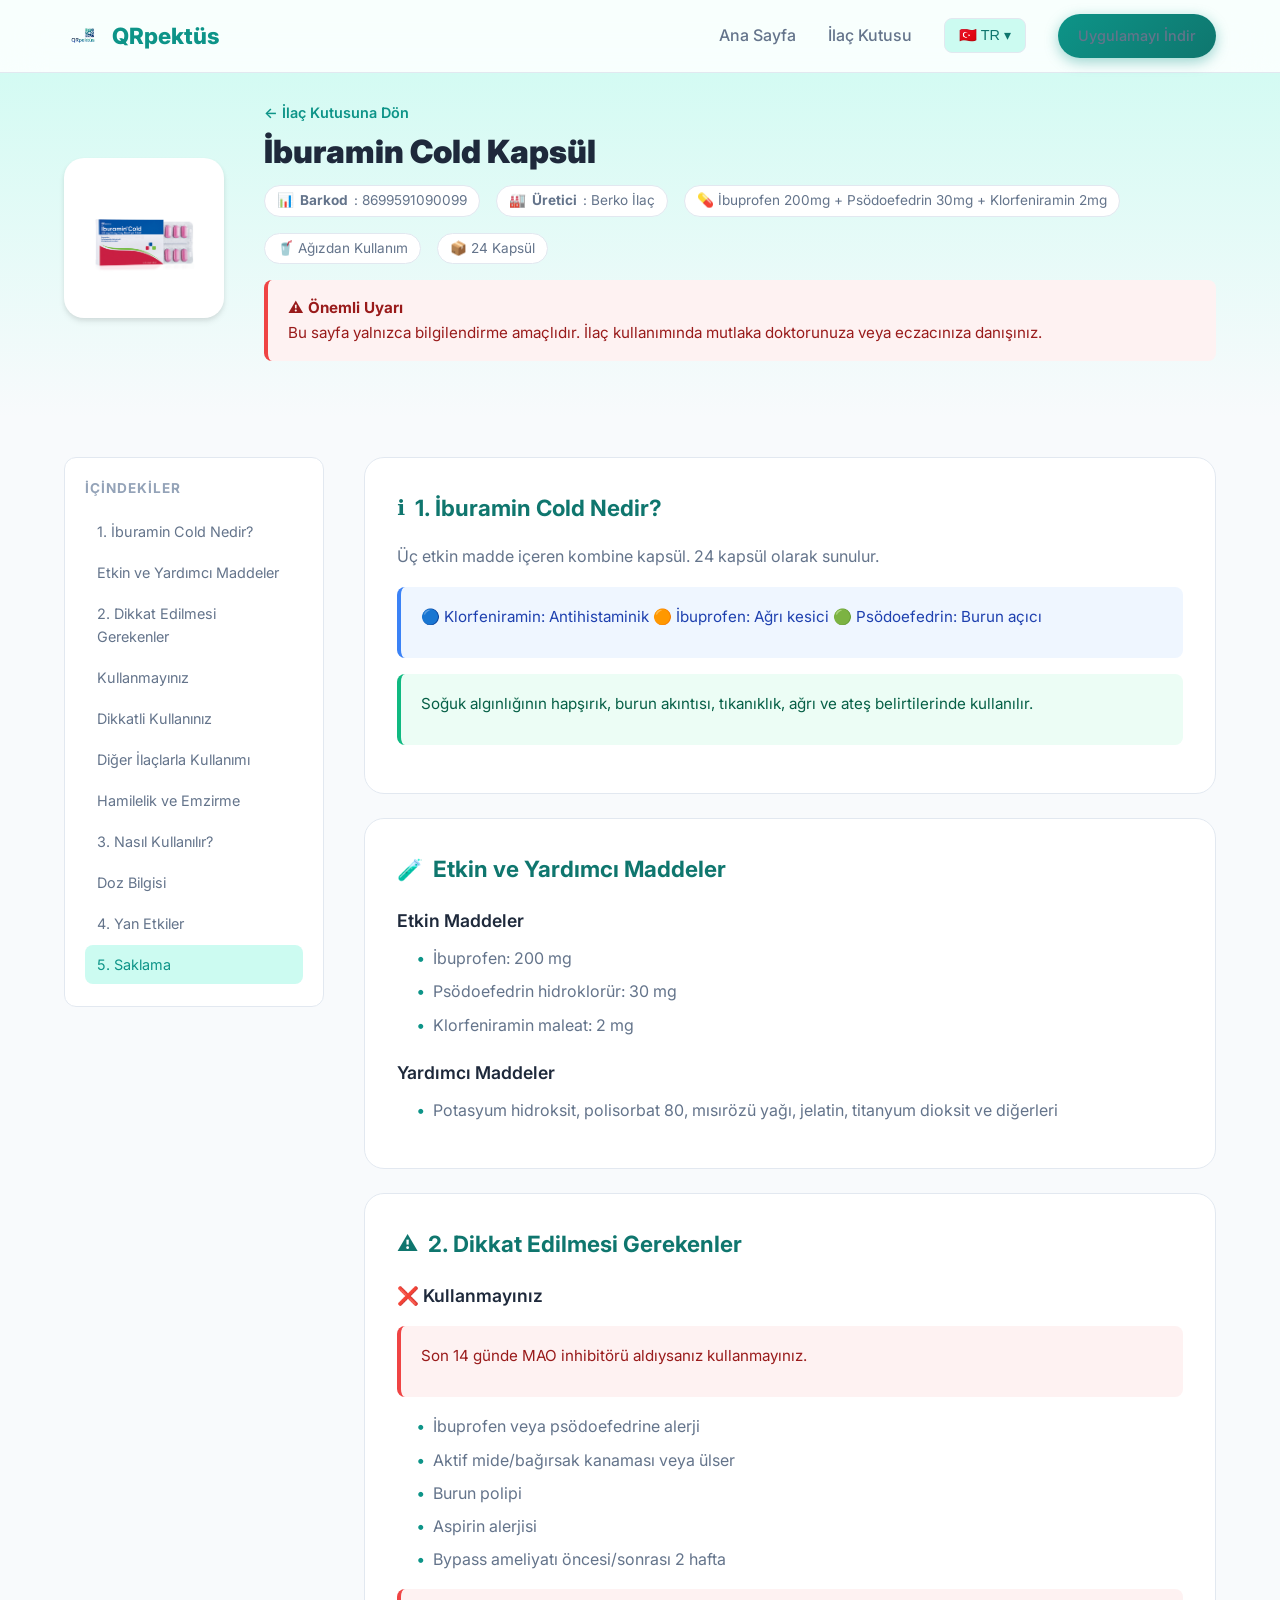
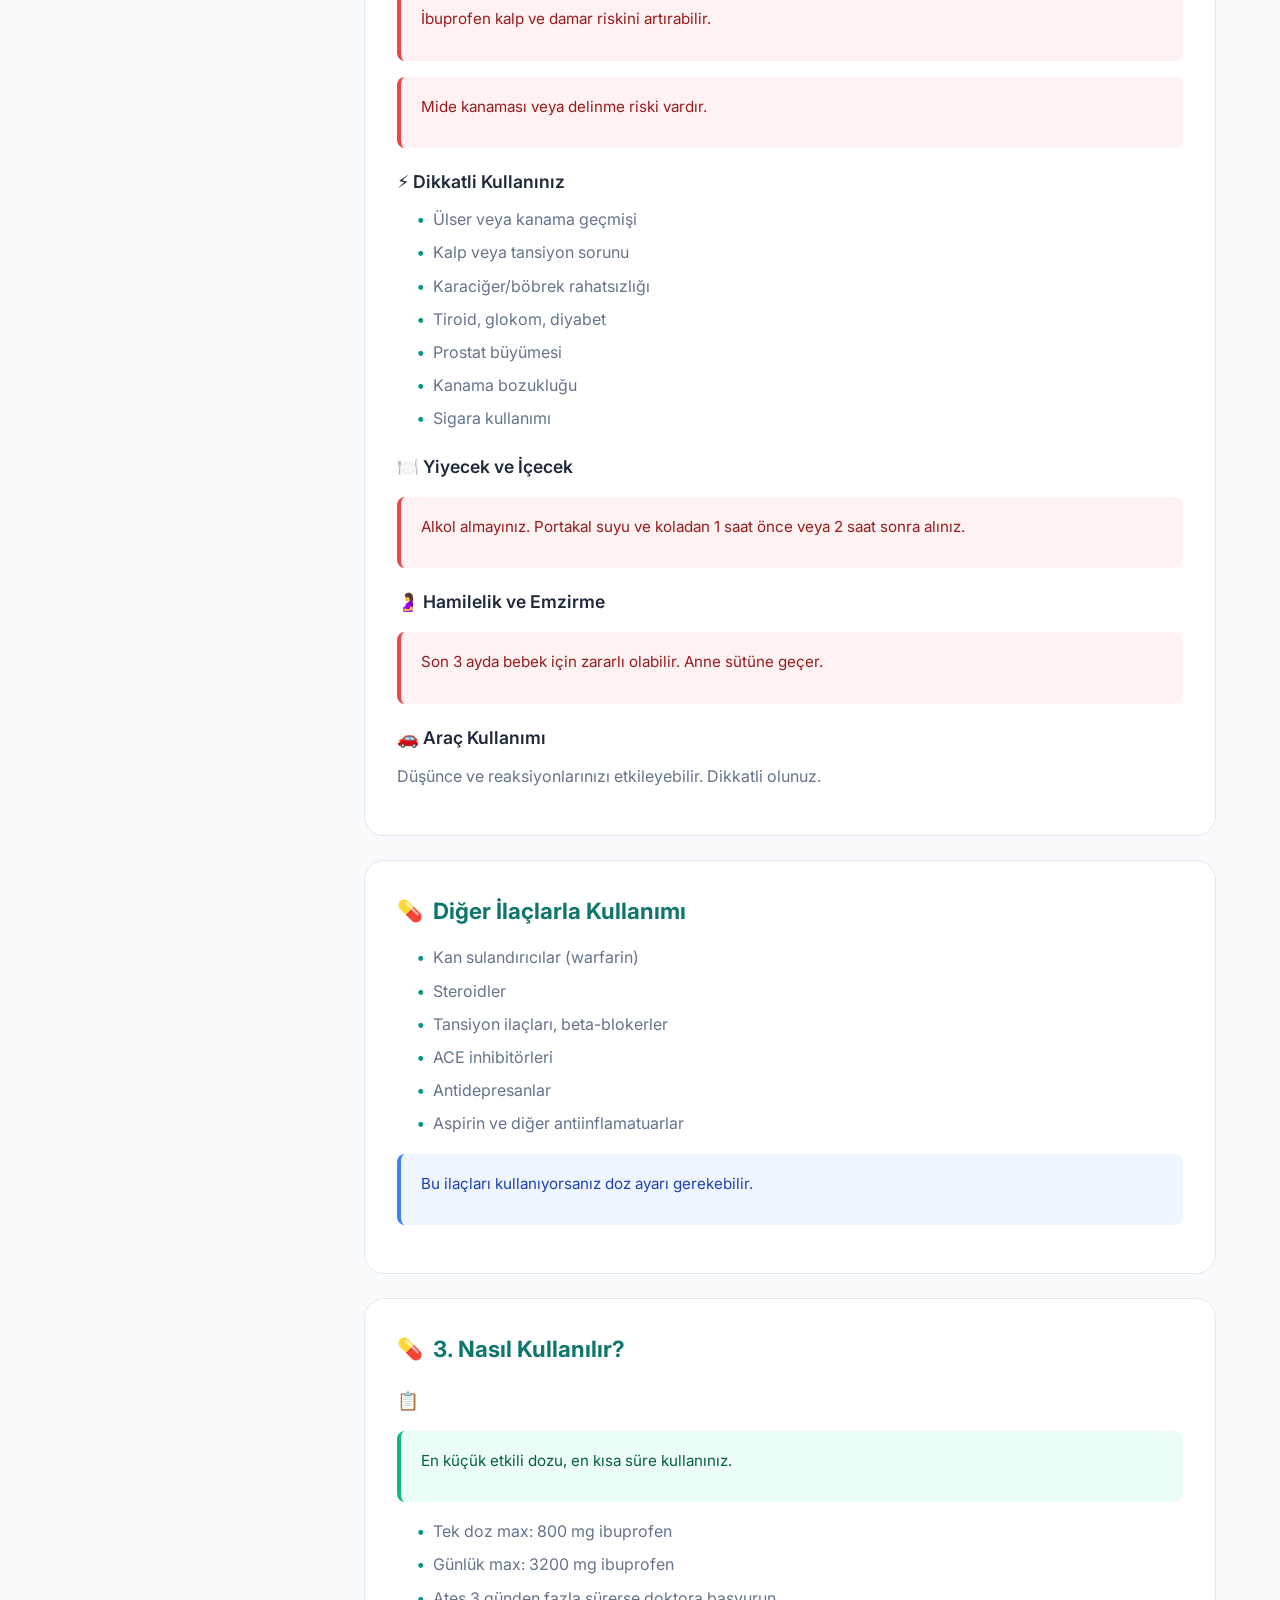
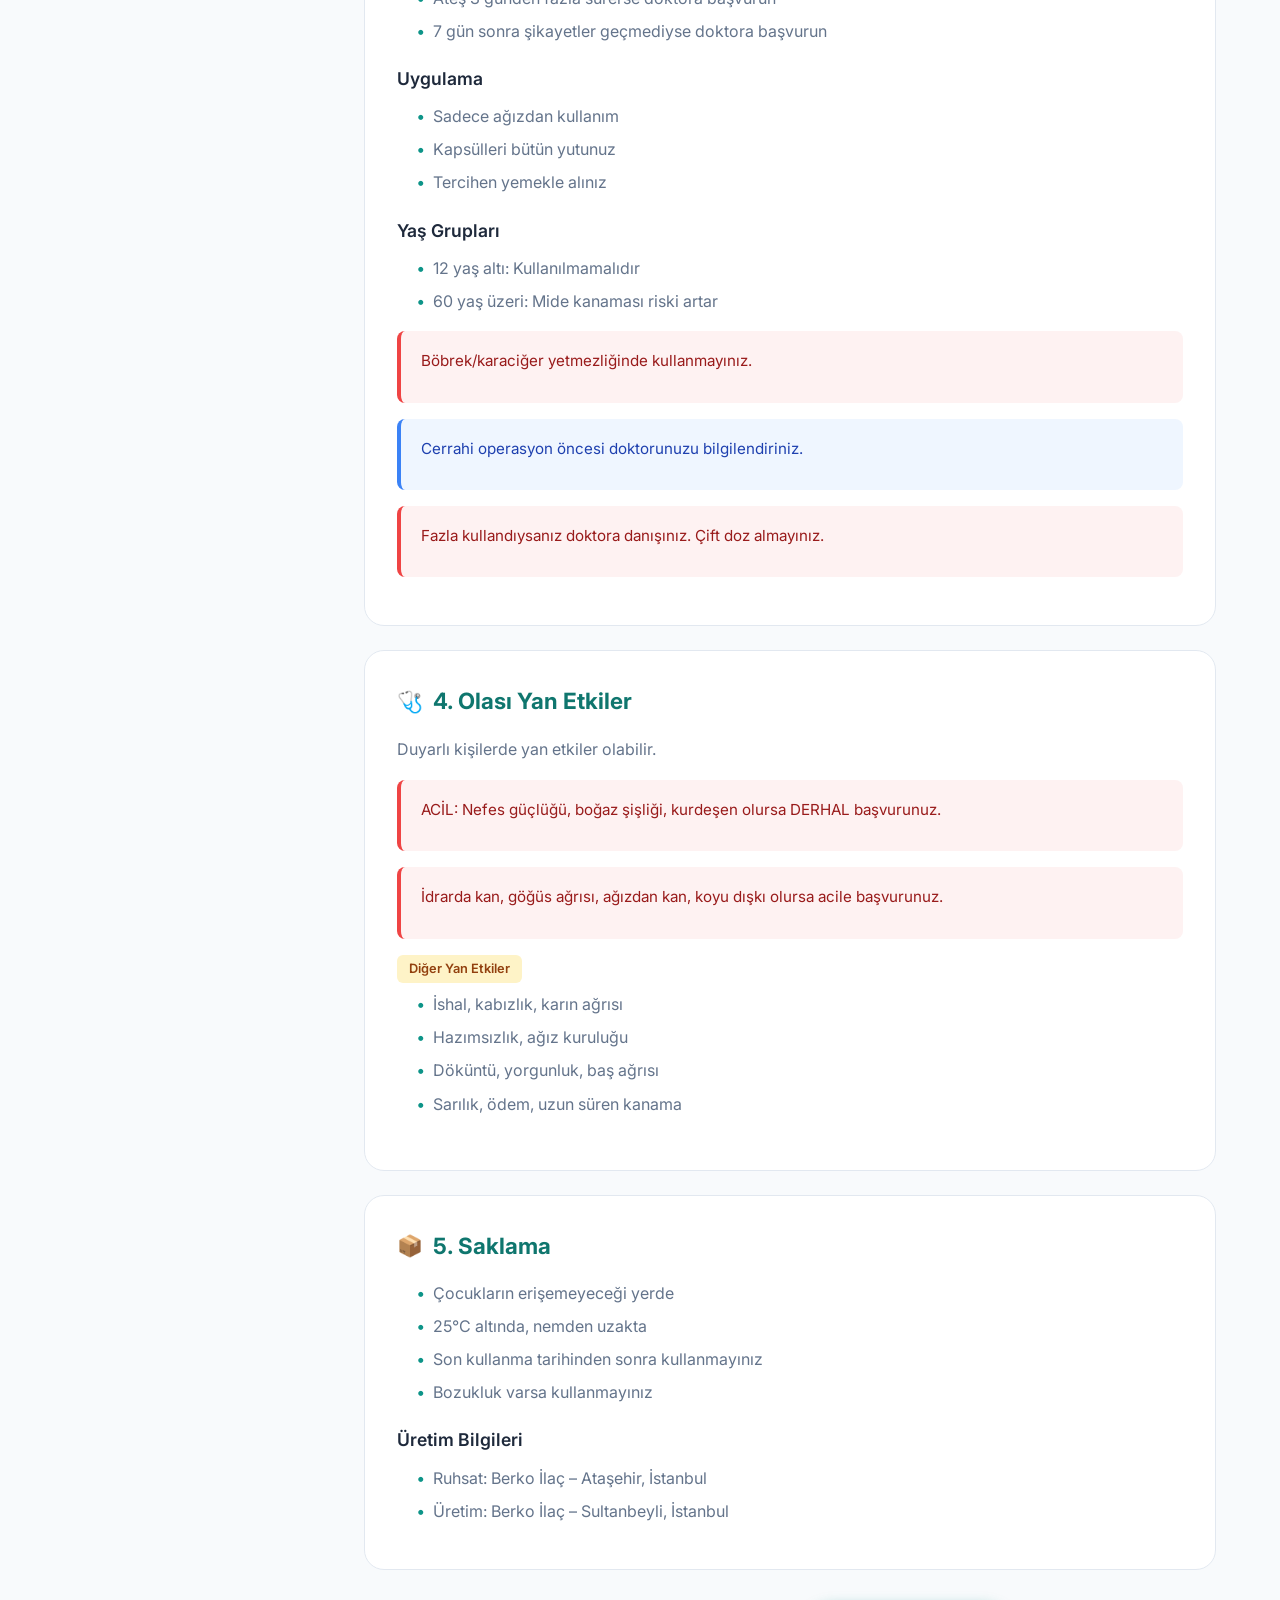
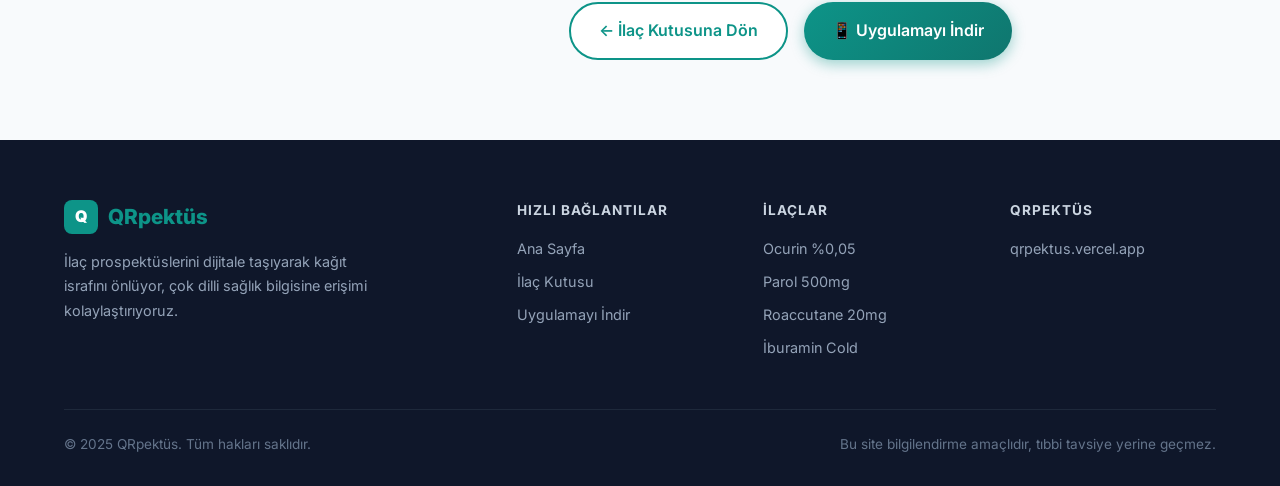
==== commit e83cc7d7: "Update iburamin-cold.html" ====
--- a/iburamin-cold.html
+++ b/iburamin-cold.html
@@ -3,8 +3,8 @@
 <head>
   <meta charset="UTF-8" />
   <meta name="viewport" content="width=device-width, initial-scale=1.0" />
-  <title>İburamin Cold Kapsül – QrPektüs</title>
-  <meta name="description" content="İburamin Cold kapsül prospektüsü. Kullanım talimatı, yan etkiler, uyarılar ve saklama koşulları." />
+  <title>İburamin Cold – QRpektüs</title>
+  <meta name="description" content="İburamin Cold kapsül prospektüsü." />
   <link rel="preconnect" href="https://fonts.googleapis.com" />
   <link rel="preconnect" href="https://fonts.gstatic.com" crossorigin />
   <link href="https://fonts.googleapis.com/css2?family=Inter:wght@400;500;600;700;800;900&display=swap" rel="stylesheet" />
@@ -12,14 +12,14 @@
 </head>
 <body>
 
-  <!-- ===== NAVBAR ===== -->
+  <!-- NAVBAR -->
   <nav class="navbar">
     <div class="container">
       <a href="index.html" class="nav-logo">
-        <img src="images/logo.png" alt="QrPektüs Logo"
+        <img src="images/logo.png" alt="QRpektüs Logo"
              onerror="this.style.display='none'; this.nextElementSibling.style.display='flex';" />
         <div class="logo-placeholder" style="display:none;">Q</div>
-        QrPektüs
+        QRpektüs
       </a>
       <ul class="nav-links">
         <li><a href="index.html" data-i18n="nav_home">Ana Sayfa</a></li>
@@ -32,9 +32,6 @@
             <div class="lang-dropdown">
               <a href="#" data-lang="tr"><span class="flag">🇹🇷</span> Türkçe</a>
               <a href="#" data-lang="en"><span class="flag">🇬🇧</span> English</a>
-              <a href="#" data-lang="de"><span class="flag">🇩🇪</span> Deutsch</a>
-              <a href="#" data-lang="fr"><span class="flag">🇫🇷</span> Français</a>
-              <a href="#" data-lang="es"><span class="flag">🇪🇸</span> Español</a>
             </div>
           </div>
         </li>
@@ -43,428 +40,247 @@
              data-i18n="nav_download">Uygulamayı İndir</a>
         </li>
       </ul>
-      <button class="nav-toggle" aria-label="Menü">
-        <span></span><span></span><span></span>
-      </button>
+      <button class="nav-toggle" aria-label="Menü"><span></span><span></span><span></span></button>
     </div>
   </nav>
 
-  <!-- ===== HERO ===== -->
+  <!-- HERO -->
   <section class="prospektus-hero">
     <div class="container">
-
       <div class="drug-image">
-        <img src="images/iburamin.png" alt="İburamin Cold Kapsül"
+        <img src="images/iburamin.png" alt="İburamin Cold"
              onerror="this.style.display='none'; this.nextElementSibling.style.display='block';" />
         <span class="placeholder-icon" style="display:none;">🤧</span>
       </div>
-
       <div class="drug-info">
-        <a href="ilac-kutusu.html"
-           style="color:var(--primary); font-size:0.9rem; font-weight:600;"
+        <a href="ilac-kutusu.html" style="color:var(--primary); font-size:0.9rem; font-weight:600;"
            data-i18n="back_to_library">← İlaç Kutusuna Dön</a>
-
-        <h1>İburamin Cold Kapsül</h1>
-
+        <h1 data-i18n="ib_title">İburamin Cold Kapsül</h1>
         <div class="drug-meta">
           <span>📊 <strong data-i18n="prospektus_barcode">Barkod</strong>: 8699591090099</span>
           <span>🏭 <strong data-i18n="prospektus_manufacturer">Üretici</strong>: Berko İlaç</span>
-          <span>💊 İbuprofen 200mg + Psödoefedrin 30mg + Klorfeniramin 2mg</span>
-          <span>🥤 Ağızdan Kullanım</span>
-          <span>📦 24 Kapsül</span>
-        </div>
-
+          <span data-i18n="ib_form">💊 İbuprofen 200mg + Psödoefedrin 30mg + Klorfeniramin 2mg</span>
+          <span data-i18n="ib_route">🥤 Ağızdan Kullanım</span>
+          <span data-i18n="ib_count">📦 24 Kapsül</span>
+        </div>
         <div class="warning-box">
           <p>
             <strong data-i18n="warning_title">⚠️ Önemli Uyarı</strong><br />
-            <span data-i18n="warning_text">
-              Bu sayfa yalnızca bilgilendirme amaçlıdır. İlaç kullanımında mutlaka
-              doktorunuza veya eczacınıza danışınız.
-            </span>
+            <span data-i18n="warning_text">Bu sayfa yalnızca bilgilendirme amaçlıdır.</span>
           </p>
         </div>
       </div>
-
     </div>
   </section>
 
-  <!-- ===== PROSPEKTÜS İÇERİĞİ ===== -->
+  <!-- İÇERİK -->
   <section class="prospektus-content">
     <div class="container">
 
       <!-- Sidebar -->
       <aside class="prospektus-sidebar">
         <div class="toc">
-          <h4>İçindekiler</h4>
-          <a href="#nedir">1. İburamin Cold Nedir?</a>
-          <a href="#icindekiler">Etkin ve Yardımcı Maddeler</a>
-          <a href="#dikkat">2. Dikkat Edilmesi Gerekenler</a>
-          <a href="#kullanmayiniz">Kullanmayınız</a>
-          <a href="#dikkatli">Dikkatli Kullanınız</a>
-          <a href="#etkilesim">Diğer İlaçlarla Kullanımı</a>
-          <a href="#hamilelik">Hamilelik ve Emzirme</a>
-          <a href="#nasil">3. Nasıl Kullanılır?</a>
-          <a href="#doz">Doz Bilgisi</a>
-          <a href="#yan-etkiler">4. Yan Etkiler</a>
-          <a href="#saklama">5. Saklama Koşulları</a>
+          <h4 data-i18n="toc_title">İçindekiler</h4>
+          <a href="#nedir"        data-i18n="ib_toc1">1. İburamin Cold Nedir?</a>
+          <a href="#icindekiler"  data-i18n="ib_toc2">Etkin ve Yardımcı Maddeler</a>
+          <a href="#dikkat"       data-i18n="ib_toc3">2. Dikkat Edilmesi Gerekenler</a>
+          <a href="#kullanmayiniz" data-i18n="ib_toc4">Kullanmayınız</a>
+          <a href="#dikkatli"     data-i18n="ib_toc5">Dikkatli Kullanınız</a>
+          <a href="#etkilesim"    data-i18n="ib_toc6">Diğer İlaçlarla Kullanımı</a>
+          <a href="#hamilelik"    data-i18n="ib_toc7">Hamilelik ve Emzirme</a>
+          <a href="#nasil"        data-i18n="ib_toc8">3. Nasıl Kullanılır?</a>
+          <a href="#doz"          data-i18n="ib_toc9">Doz Bilgisi</a>
+          <a href="#yan-etkiler"  data-i18n="ib_toc10">4. Yan Etkiler</a>
+          <a href="#saklama"      data-i18n="ib_toc11">5. Saklama</a>
         </div>
       </aside>
 
       <!-- Ana İçerik -->
       <div class="prospektus-main">
 
-        <!-- 1. İBURAMİN COLD NEDİR -->
+        <!-- 1 -->
         <div class="prospektus-section" id="nedir">
-          <h2><span class="section-icon">ℹ️</span> 1. İburamin Cold Nedir ve Ne İçin Kullanılır?</h2>
-
-          <p>
-            İburamin Cold, soğuk algınlığının semptomlarını gidermek amacıyla geliştirilmiş
-            <strong>üç etkin madde</strong> içeren kombine bir kapsüldür. Pilfer-proof HDPE kapaklı,
-            desikant kapsül içeren HDPE şişede <strong>24 kapsül</strong> olarak pazarlanmaktadır.
-          </p>
-
+          <h2><span class="section-icon">ℹ️</span>
+            <span data-i18n="ib_s1_title">1. İburamin Cold Nedir?</span></h2>
+          <p data-i18n="ib_s1_p1">Üç etkin madde içeren kombine kapsül. 24 kapsül olarak sunulur.</p>
           <div class="info-box">
-            <p>
-              <strong>Etkin maddelerin görevleri:</strong><br /><br />
-              🔵 <strong>Klorfeniramin:</strong> Antihistaminik; histamini azaltarak hapşırık,
-              kaşıntı, gözlerde sulanma ve burun akıntısını önler.<br /><br />
-              🟠 <strong>İbuprofen:</strong> Non-steroid antiinflamatuar; ağrı ve iltihaplanmaya
-              yol açan hormonları azaltır.<br /><br />
-              🟢 <strong>Psödoefedrin:</strong> Dekonjestan; nazal pasajlardaki kan damarlarını
-              büzerek burun tıkanıklığını giderir.
-            </p>
-          </div>
-
+            <p data-i18n="ib_s1_info">🔵 Klorfeniramin: Antihistaminik 🟠 İbuprofen: Ağrı kesici 🟢 Psödoefedrin: Burun açıcı</p>
+          </div>
           <div class="success-box">
-            <p>
-              <strong>Kullanım Amacı:</strong> Soğuk algınlığının sebep olduğu
-              <strong>hapşırık, kaşıntı, gözlerde sulanma, burun akıntısı, burun ve sinüs tıkanıklığı,
-              öksürük, ağrı ve ateşin</strong> tedavisinde kullanılır.
-            </p>
-          </div>
-        </div>
-
-        <!-- ETKİN MADDELER -->
+            <p data-i18n="ib_s1_box">Soğuk algınlığının hapşırık, burun akıntısı, tıkanıklık, ağrı ve ateş belirtilerinde kullanılır.</p>
+          </div>
+        </div>
+
+        <!-- Etkin Maddeler -->
         <div class="prospektus-section" id="icindekiler">
-          <h2><span class="section-icon">🧪</span> Etkin ve Yardımcı Maddeler</h2>
-
-          <h3>Etkin Maddeler (Her kapsülde)</h3>
-          <ul>
-            <li><strong>İbuprofen:</strong> 200 mg</li>
-            <li><strong>Psödoefedrin hidroklorür:</strong> 30 mg</li>
-            <li><strong>Klorfeniramin maleat:</strong> 2 mg</li>
-          </ul>
-
-          <h3>Yardımcı Maddeler</h3>
-          <ul>
-            <li>Potasyum hidroksit (24 mg)</li>
-            <li>Polisorbat 80</li>
-            <li>Mısırözü yağı</li>
-            <li>Metakrilik asit-etil akrilat kopolimer dispersiyonu</li>
-            <li>Jelatin</li>
-            <li>Patent blue V (E131)</li>
-            <li>Sunset yellow (E110)</li>
-            <li>Tartrazin (E102)</li>
-            <li>Titanium dioksit (E171)</li>
-          </ul>
-        </div>
-
-        <!-- 2. DİKKAT -->
+          <h2><span class="section-icon">🧪</span>
+            <span data-i18n="ib_s2_title">Etkin ve Yardımcı Maddeler</span></h2>
+          <h3 data-i18n="ib_s2_h1">Etkin Maddeler</h3>
+          <ul>
+            <li data-i18n="ib_s2_l1">İbuprofen: 200 mg</li>
+            <li data-i18n="ib_s2_l2">Psödoefedrin hidroklorür: 30 mg</li>
+            <li data-i18n="ib_s2_l3">Klorfeniramin maleat: 2 mg</li>
+          </ul>
+          <h3 data-i18n="ib_s2_h2">Yardımcı Maddeler</h3>
+          <ul>
+            <li data-i18n="ib_s2_l4">Potasyum hidroksit, polisorbat 80, mısırözü yağı, jelatin, titanyum dioksit ve diğerleri</li>
+          </ul>
+        </div>
+
+        <!-- 2 Dikkat -->
         <div class="prospektus-section" id="dikkat">
-          <h2><span class="section-icon">⚠️</span> 2. Kullanmadan Önce Dikkat Edilmesi Gerekenler</h2>
-
-          <h3 id="kullanmayiniz">❌ Aşağıdaki Durumlarda Kesinlikle Kullanmayınız</h3>
-
-          <div class="warning-box">
-            <p>
-              <strong>MAO İnhibitörü Uyarısı:</strong> Son 14 gün içinde iskarboksazid, fenelzin,
-              rasagilin, selegilin veya tranilsipromin gibi MAO inhibitörü aldıysanız
-              İburamin Cold kullanmayınız. Ciddi, hayatı tehdit edici yan etkiler oluşabilir.
-            </p>
-          </div>
-
-          <ul>
-            <li>İbuprofen veya psödoefedrine karşı alerjiniz varsa</li>
-            <li>Mide veya bağırsakta aktif kanama veya ülser varsa</li>
-            <li>Burnunuzda polip varsa</li>
-            <li>Aspirin veya diğer antiinflamatuvarlara karşı alerjiniz varsa</li>
-            <li>
-              Tam koroner arter bypass ameliyatından önce veya sonraki
-              <strong>2 hafta</strong> içinde kullanmayınız
-            </li>
-          </ul>
-
-          <div class="warning-box">
-            <p>
-              <strong>Kalp ve Damar Riski:</strong> İbuprofen, kalp krizi de dahil olmak üzere
-              hayatı tehdit eden kalp ve damar problemlerini artırabilir. Bu risk uzun süreli
-              kullanımda daha da artar.
-            </p>
-          </div>
-
-          <div class="warning-box">
-            <p>
-              <strong>Mide-Bağırsak Riski:</strong> İbuprofen herhangi bir belirti vermeden
-              mide veya bağırsakta kanama veya delinme gibi ciddi riskler oluşturabilir.
-              Yaşlı bireylerde bu risk daha yüksektir.
-            </p>
-          </div>
-
-          <h3 id="dikkatli">⚡ Aşağıdaki Durumlarda Dikkatli Kullanınız</h3>
-          <p>Aşağıdaki durumlardan herhangi biri varsa doktorunuza danışınız:</p>
-          <ul>
-            <li>Midenizde ülser (yara) veya geçirilmiş kanama</li>
-            <li>Kalp rahatsızlığı veya yüksek tansiyon</li>
-            <li>Sistemik lupus eritematozus</li>
-            <li>Karaciğer veya böbrek rahatsızlığı</li>
-            <li>Tiroid bezi rahatsızlığı</li>
-            <li>Glokom (göz içi basıncının artması)</li>
-            <li>Diyabet (kan şekeri bozuklukları)</li>
-            <li>İdrar yapma güçlüğü veya prostat büyümesi</li>
-            <li>Kanama veya kan pıhtılaşma bozukluğu</li>
-            <li>Sigara kullanımı</li>
-          </ul>
-
-          <h3>🍽️ Yiyecek ve İçecek ile Kullanımı</h3>
-          <div class="warning-box">
-            <p>
-              <strong>Alkol:</strong> İburamin Cold alırken alkol almayınız. Günde üçten fazla
-              kadeh alkol tüketiyorsanız ibuprofen mide kanaması riskini artırabilir.<br /><br />
-              <strong>Portakal suyu ve kola</strong> ile birlikte kullanmayınız. Bu besinlerden
-              en az <strong>1 saat önce veya 2 saat sonra</strong> alınız.
-            </p>
-          </div>
-
-          <h3 id="hamilelik">🤰 Hamilelik ve Emzirme</h3>
-          <div class="warning-box">
-            <p>
-              <strong>Hamilelik:</strong> Hamilelikte, özellikle <strong>hamileliğin son üç
-              ayında</strong> kullanılması bebek için zararlı olabilir. Doktorunuz söylemedikçe
-              kullanmayınız.
-            </p>
-          </div>
-          <p>
-            <strong>Emzirme:</strong> İburamin Cold anne sütüne geçer; emzirilen bebek için
-            zararlı olabilir. Doktorunuza danışmadan kullanmayınız.
-          </p>
-
-          <h3>🚗 Araç ve Makine Kullanımı</h3>
-          <p>
-            İburamin Cold düşünce veya reaksiyonlarınızı olumsuz etkileyebilecek yan etkilere
-            yol açabilir. Araç kullanıyorsanız veya uyanık kalmanızı gerektiren işler yapıyorsanız
-            <strong>dikkatli olunuz</strong>.
-          </p>
-        </div>
-
-        <!-- ETKİLEŞİM -->
+          <h2><span class="section-icon">⚠️</span>
+            <span data-i18n="ib_s3_title">2. Dikkat Edilmesi Gerekenler</span></h2>
+
+          <h3 id="kullanmayiniz" data-i18n="ib_s3_h1">❌ Kullanmayınız</h3>
+          <div class="warning-box">
+            <p data-i18n="ib_s3_warn1">Son 14 günde MAO inhibitörü aldıysanız kullanmayınız.</p>
+          </div>
+          <ul>
+            <li data-i18n="ib_s3_l1">İbuprofen veya psödoefedrine alerji</li>
+            <li data-i18n="ib_s3_l2">Aktif mide/bağırsak kanaması veya ülser</li>
+            <li data-i18n="ib_s3_l3">Burun polipi</li>
+            <li data-i18n="ib_s3_l4">Aspirin alerjisi</li>
+            <li data-i18n="ib_s3_l5">Bypass ameliyatı öncesi/sonrası 2 hafta</li>
+          </ul>
+          <div class="warning-box">
+            <p data-i18n="ib_s3_warn2">İbuprofen kalp ve damar riskini artırabilir.</p>
+          </div>
+          <div class="warning-box">
+            <p data-i18n="ib_s3_warn3">Mide kanaması veya delinme riski vardır.</p>
+          </div>
+
+          <h3 id="dikkatli" data-i18n="ib_s3_h2">⚡ Dikkatli Kullanınız</h3>
+          <ul>
+            <li data-i18n="ib_s3_l6">Ülser veya kanama geçmişi</li>
+            <li data-i18n="ib_s3_l7">Kalp veya tansiyon sorunu</li>
+            <li data-i18n="ib_s3_l8">Karaciğer/böbrek rahatsızlığı</li>
+            <li data-i18n="ib_s3_l9">Tiroid, glokom, diyabet</li>
+            <li data-i18n="ib_s3_l10">Prostat büyümesi</li>
+            <li data-i18n="ib_s3_l11">Kanama bozukluğu</li>
+            <li data-i18n="ib_s3_l12">Sigara kullanımı</li>
+          </ul>
+
+          <h3 data-i18n="ib_s3_food_h">🍽️ Yiyecek ve İçecek</h3>
+          <div class="warning-box">
+            <p data-i18n="ib_s3_food">Alkol almayınız. Portakal suyu ve koladan 1 saat önce veya 2 saat sonra alınız.</p>
+          </div>
+
+          <h3 id="hamilelik" data-i18n="ib_s3_preg_h">🤰 Hamilelik ve Emzirme</h3>
+          <div class="warning-box">
+            <p data-i18n="ib_s3_preg">Son 3 ayda bebek için zararlı olabilir. Anne sütüne geçer.</p>
+          </div>
+
+          <h3 data-i18n="ib_s3_drive_h">🚗 Araç Kullanımı</h3>
+          <p data-i18n="ib_s3_drive">Düşünce ve reaksiyonlarınızı etkileyebilir. Dikkatli olunuz.</p>
+        </div>
+
+        <!-- Etkileşim -->
         <div class="prospektus-section" id="etkilesim">
-          <h2><span class="section-icon">💊</span> Diğer İlaçlar ile Birlikte Kullanımı</h2>
-
-          <p>
-            Aşağıdaki ilaçları kullanıyorsanız İburamin Cold almadan önce mutlaka doktorunuza danışınız:
-          </p>
-
-          <ul>
-            <li>Warfarin gibi kan sulandırıcılar</li>
-            <li>Steroidler (prednisolon ve diğerleri)</li>
-            <li>Diüretikler veya yüksek tansiyon ilaçları</li>
-            <li>Beta-blokerler (atenolol, metoprolol, propranolol, sotalol, timolol vb.)</li>
-            <li>ACE inhibitörleri</li>
-            <li>Antidepresanlar (amitriptilin, klomipramin, imipramin vb.)</li>
-            <li>Aspirin veya diğer non-steroid antiinflamatuarlar (diklofenak, flurbiprofen, indometazin, ketoprofen, naproksen, piroksikam vb.)</li>
-          </ul>
-
+          <h2><span class="section-icon">💊</span>
+            <span data-i18n="ib_s4_title">Diğer İlaçlarla Kullanımı</span></h2>
+          <ul>
+            <li data-i18n="ib_s4_l1">Kan sulandırıcılar (warfarin)</li>
+            <li data-i18n="ib_s4_l2">Steroidler</li>
+            <li data-i18n="ib_s4_l3">Tansiyon ilaçları, beta-blokerler</li>
+            <li data-i18n="ib_s4_l4">ACE inhibitörleri</li>
+            <li data-i18n="ib_s4_l5">Antidepresanlar</li>
+            <li data-i18n="ib_s4_l6">Aspirin ve diğer antiinflamatuarlar</li>
+          </ul>
           <div class="info-box">
-            <p>
-              Bu ilaçlardan herhangi birini kullanıyorsanız yeni bir doz ayarlaması veya
-              tedavi sırasında özel testler gerekebilir.
-            </p>
-          </div>
-        </div>
-
-        <!-- 3. NASIL KULLANILIR -->
+            <p data-i18n="ib_s4_info">Bu ilaçları kullanıyorsanız doz ayarı gerekebilir.</p>
+          </div>
+        </div>
+
+        <!-- 3 Kullanım -->
         <div class="prospektus-section" id="nasil">
-          <h2><span class="section-icon">💊</span> 3. İburamin Cold Nasıl Kullanılır?</h2>
-
-          <h3 id="doz">📋 Doz Bilgisi</h3>
-
+          <h2><span class="section-icon">💊</span>
+            <span data-i18n="ib_s5_title">3. Nasıl Kullanılır?</span></h2>
+
+          <h3 id="doz">📋</h3>
           <div class="success-box">
-            <p>
-              İburamin Cold tam olarak kullanma talimatında tarif edildiği gibi veya
-              doktorunuzun söylediği şekilde kullanılmalıdır. Semptomlarınızı giderebilecek
-              en küçük dozu ve en kısa süreyi tercih ediniz.
-            </p>
-          </div>
-
-          <ul>
-            <li>
-              <strong>İbuprofen maksimum tek doz:</strong> 800 mg<br />
-              <strong>İbuprofen günlük maksimum doz:</strong> 3200 mg
-            </li>
-            <li>Şikayetler geçene kadar kısa süre kullanınız</li>
-            <li>
-              Ateş <strong>3 günden fazla</strong> devam ederse veya
-              ilacı <strong>7 gün</strong> kullanmanıza rağmen şikayetleriniz geçmezse
-              doktorunuza başvurunuz
-            </li>
-          </ul>
-
-          <h3>Uygulama Şekli</h3>
-          <ul>
-            <li>Sadece ağızdan kullanım içindir</li>
-            <li>Kapsülleri bütün olarak yutunuz</li>
-            <li>Tercihen yemeklerle birlikte alınız</li>
-          </ul>
-
-          <h3>Yaş Gruplarına Göre Kullanım</h3>
-          <ul>
-            <li>
-              <strong>12 yaş altı çocuklar:</strong> Kullanılmamalıdır
-            </li>
-            <li>
-              <strong>60 yaş üzeri hastalar:</strong> İburamin Cold mide kanaması
-              riskini artırabilir; dikkatli kullanılmalıdır
-            </li>
-          </ul>
-
-          <h3>Özel Kullanım Durumları</h3>
-          <div class="warning-box">
-            <p>
-              <strong>Böbrek ve Karaciğer Yetmezliği:</strong> Bu durumlarda
-              İburamin Cold kullanmayınız.
-            </p>
-          </div>
-
-          <h3>Cerrahi Operasyon</h3>
-          <p>
-            Herhangi bir cerrahi operasyon geçirecekseniz ve bu ilacı birkaç gün önce
-            kullandıysanız operasyonun başında doktorunuza haber veriniz.
-          </p>
+            <p data-i18n="ib_s5_box">En küçük etkili dozu, en kısa süre kullanınız.</p>
+          </div>
+          <ul>
+            <li data-i18n="ib_s5_l1">Tek doz max: 800 mg ibuprofen</li>
+            <li data-i18n="ib_s5_l2">Günlük max: 3200 mg ibuprofen</li>
+            <li data-i18n="ib_s5_l3">Ateş 3 günden fazla sürerse doktora başvurun</li>
+            <li data-i18n="ib_s5_l4">7 gün sonra şikayetler geçmediyse doktora başvurun</li>
+          </ul>
+
+          <h3 data-i18n="ib_s5_how_h">Uygulama</h3>
+          <ul>
+            <li data-i18n="ib_s5_how1">Sadece ağızdan kullanım</li>
+            <li data-i18n="ib_s5_how2">Kapsülleri bütün yutunuz</li>
+            <li data-i18n="ib_s5_how3">Tercihen yemekle alınız</li>
+          </ul>
+
+          <h3 data-i18n="ib_s5_age_h">Yaş Grupları</h3>
+          <ul>
+            <li data-i18n="ib_s5_age1">12 yaş altı: Kullanılmamalıdır</li>
+            <li data-i18n="ib_s5_age2">60 yaş üzeri: Mide kanaması riski artar</li>
+          </ul>
+
+          <div class="warning-box">
+            <p data-i18n="ib_s5_spec">Böbrek/karaciğer yetmezliğinde kullanmayınız.</p>
+          </div>
 
           <div class="info-box">
-            <p>
-              <strong>Alerji Testleri:</strong> Bu ilacı kullanırken alerji deri testlerinde
-              beklenmeyen sonuçlar görülebilir.
-            </p>
-          </div>
-
-          <h3>Doz Aşımı veya Unutma</h3>
-          <ul>
-            <li>
-              <strong>Fazla kullanım:</strong> Gereğinden fazla kullandıysanız
-              bir doktor veya eczacı ile konuşunuz. Aşırı ibuprofen dozu mide ve
-              bağırsaklarınıza zarar verebilir
-            </li>
-            <li>
-              <strong>Doz unutma:</strong> Unutulan dozları dengelemek için çift doz
-              almayınız. Sonraki normal alım saatinde önerilen doza devam ediniz
-            </li>
-            <li>
-              <strong>Tedavi sonlandırma:</strong> Herhangi bir olumsuz etki beklenmemektedir
-            </li>
-          </ul>
-        </div>
-
-        <!-- 4. YAN ETKİLER -->
+            <p data-i18n="ib_s5_surg">Cerrahi operasyon öncesi doktorunuzu bilgilendiriniz.</p>
+          </div>
+
+          <div class="warning-box">
+            <p data-i18n="ib_s5_od">Fazla kullandıysanız doktora danışınız. Çift doz almayınız.</p>
+          </div>
+        </div>
+
+        <!-- 4 Yan Etkiler -->
         <div class="prospektus-section" id="yan-etkiler">
-          <h2><span class="section-icon">🩺</span> 4. Olası Yan Etkiler</h2>
-
-          <p>
-            Tüm ilaçlar gibi İburamin Cold'un içeriğinde bulunan maddelere duyarlı olan
-            kişilerde yan etkiler olabilir.
-          </p>
-
-          <div class="warning-box">
-            <p>
-              <strong>ACİL DURUM – Hemen ilacı bırakın ve acil servise başvurun:</strong>
-            </p>
-            <ul style="margin-top:10px;">
-              <li>Soluk almada güçlük</li>
-              <li>Boğazınızda şişlik</li>
-              <li>Kurdeşen veya deride döküntü</li>
+          <h2><span class="section-icon">🩺</span>
+            <span data-i18n="ib_s6_title">4. Olası Yan Etkiler</span></h2>
+          <p data-i18n="ib_s6_p1">Duyarlı kişilerde yan etkiler olabilir.</p>
+
+          <div class="warning-box">
+            <p data-i18n="ib_s6_emerg">ACİL: Nefes güçlüğü, boğaz şişliği, kurdeşen olursa DERHAL başvurunuz.</p>
+          </div>
+
+          <div class="warning-box">
+            <p data-i18n="ib_s6_emerg2">İdrarda kan, göğüs ağrısı, ağızdan kan, koyu dışkı olursa acile başvurunuz.</p>
+          </div>
+
+          <div class="side-effect-category category-common">
+            <span class="category-label" data-i18n="ib_s6_c">Diğer Yan Etkiler</span>
+            <ul>
+              <li data-i18n="ib_s6_c1">İshal, kabızlık, karın ağrısı</li>
+              <li data-i18n="ib_s6_c2">Hazımsızlık, ağız kuruluğu</li>
+              <li data-i18n="ib_s6_c3">Döküntü, yorgunluk, baş ağrısı</li>
+              <li data-i18n="ib_s6_c4">Sarılık, ödem, uzun süren kanama</li>
             </ul>
-            <p style="margin-top:10px; font-size:0.85rem; opacity:0.8;">
-              Bu çok ciddi yan etkiler seyrek görülür.
-            </p>
-          </div>
-
-          <div class="warning-box">
-            <p>
-              <strong>Hemen doktorunuza bildirin veya acile başvurun:</strong>
-            </p>
-            <ul style="margin-top:10px;">
-              <li>İdrarda kan gelmesi</li>
-              <li>Böbrek ağrısı</li>
-              <li>Göğüs ağrısı</li>
-              <li>Mide ağrısı</li>
-              <li>Ağızdan kan gelmesi</li>
-              <li>Dışkının renginin koyulaşması</li>
-            </ul>
-          </div>
-
-          <div class="side-effect-category category-common">
-            <span class="category-label">Doktorunuza bildirmeniz gereken yan etkiler</span>
-            <ul>
-              <li>İshal</li>
-              <li>Kabızlık</li>
-              <li>Karın ağrısı</li>
-              <li>Hazımsızlık</li>
-              <li>Ağızda kuruma</li>
-              <li>Döküntü</li>
-              <li>Rahatsızlık veya kaygı-endişe</li>
-              <li>Yorgunluk</li>
-              <li>Baş ağrısı</li>
-              <li>Sarılık</li>
-              <li>Ödem (şişlik)</li>
-              <li>Normalden uzun süren kanama</li>
-            </ul>
-          </div>
-
-          <div class="info-box">
-            <p>
-              Bu kullanma talimatında bahsedilmeyen herhangi bir yan etki ile karşılaşırsanız
-              doktorunuzu veya eczacınızı bilgilendiriniz.
-            </p>
-          </div>
-        </div>
-
-        <!-- 5. SAKLAMA -->
+          </div>
+        </div>
+
+        <!-- 5 Saklama -->
         <div class="prospektus-section" id="saklama">
-          <h2><span class="section-icon">📦</span> 5. Saklama Koşulları</h2>
-
-          <ul>
-            <li>Çocukların göremeyeceği ve erişemeyeceği yerlerde saklayınız</li>
-            <li><strong>25°C'nin altındaki</strong> oda sıcaklığında saklayınız</li>
-            <li>Nem ve sıcaktan uzakta saklayınız</li>
-            <li>Son kullanma tarihi ile uyumlu olarak kullanınız</li>
-            <li>Üründe veya ambalajında bozukluk fark ederseniz kullanmayınız</li>
-            <li>Son kullanma tarihi geçmiş ilaçları çöpe atmayınız; uygun toplama sistemine veriniz</li>
-          </ul>
-
-          <h3>Üretim Bilgileri</h3>
-          <ul>
-            <li>
-              <strong>Ruhsat Sahibi:</strong> Berko İlaç ve Kimya San. A.Ş.<br />
-              Yenişehir Mah. Özgür Sok. No:16 Ataşehir / İstanbul<br />
-              Tel: 0216 456 65 70
-            </li>
-            <li>
-              <strong>Üretim Yeri:</strong> Berko İlaç ve Kimya San. A.Ş.<br />
-              Adil Mah. Beykoz Cad. Tanıdık Sok. No:1 Sultanbeyli / İstanbul<br />
-              Tel: 0216 592 33 00
-            </li>
+          <h2><span class="section-icon">📦</span>
+            <span data-i18n="ib_s7_title">5. Saklama</span></h2>
+          <ul>
+            <li data-i18n="ib_s7_l1">Çocukların erişemeyeceği yerde</li>
+            <li data-i18n="ib_s7_l2">25°C altında, nemden uzakta</li>
+            <li data-i18n="ib_s7_l3">Son kullanma tarihinden sonra kullanmayınız</li>
+            <li data-i18n="ib_s7_l4">Bozukluk varsa kullanmayınız</li>
+          </ul>
+          <h3 data-i18n="ib_s7_mfg_h">Üretim Bilgileri</h3>
+          <ul>
+            <li data-i18n="ib_s7_mfg1">Ruhsat: Berko İlaç – Ataşehir, İstanbul</li>
+            <li data-i18n="ib_s7_mfg2">Üretim: Berko İlaç – Sultanbeyli, İstanbul</li>
           </ul>
         </div>
 
         <!-- CTA -->
         <div style="text-align:center; margin-top:32px;">
           <div style="display:flex; gap:16px; justify-content:center; flex-wrap:wrap;">
-            <a href="ilac-kutusu.html" class="btn btn-secondary">
-              ← İlaç Kutusuna Dön
-            </a>
-            <a href="index.html#download" class="btn btn-primary">
-              📱 Uygulamayı İndir
-            </a>
+            <a href="ilac-kutusu.html" class="btn btn-secondary" data-i18n="btn_back">← İlaç Kutusuna Dön</a>
+            <a href="index.html#download" class="btn btn-primary" data-i18n="btn_download">📱 Uygulamayı İndir</a>
           </div>
         </div>
 
@@ -472,19 +288,13 @@
     </div>
   </section>
 
-  <!-- ===== FOOTER ===== -->
+  <!-- FOOTER -->
   <footer class="footer">
     <div class="container">
       <div class="footer-grid">
         <div class="footer-brand">
-          <div class="footer-logo">
-            <div class="logo-placeholder">Q</div>
-            QrPektüs
-          </div>
-          <p data-i18n="footer_desc">
-            İlaç prospektüslerini dijitale taşıyarak kağıt israfını önlüyor,
-            çok dilli sağlık bilgisine erişimi kolaylaştırıyoruz.
-          </p>
+          <div class="footer-logo"><div class="logo-placeholder">Q</div> QRpektüs</div>
+          <p data-i18n="footer_desc">İlaç prospektüslerini dijitale taşıyarak kağıt israfını önlüyor.</p>
         </div>
         <div class="footer-col">
           <h4 data-i18n="footer_links">Hızlı Bağlantılar</h4>
@@ -500,16 +310,13 @@
           <a href="iburamin-cold.html">İburamin Cold</a>
         </div>
         <div class="footer-col">
-          <h4 data-i18n="footer_contact">İletişim</h4>
-          <a href="mailto:info@qrpektus.com">info@qrpektus.com</a>
+          <h4>QRpektüs</h4>
           <a href="#">qrpektus.vercel.app</a>
         </div>
       </div>
       <div class="footer-bottom">
-        <span data-i18n="footer_rights">© 2025 QrPektüs. Tüm hakları saklıdır.</span>
-        <span data-i18n="footer_disclaimer">
-          Bu site bilgilendirme amaçlıdır, tıbbi tavsiye yerine geçmez.
-        </span>
+        <span data-i18n="footer_rights">© 2025 QRpektüs. Tüm hakları saklıdır.</span>
+        <span data-i18n="footer_disclaimer">Bu site bilgilendirme amaçlıdır, tıbbi tavsiye yerine geçmez.</span>
       </div>
     </div>
   </footer>
--- a/css/style.css
+++ b/css/style.css
@@ -1,5 +1,5 @@
 /* ============================================
-   QrPektüs - Global Styles
+   QrPektüs - Global Styles (UPDATED)
    ============================================ */
 
 /* ---------- CSS Variables ---------- */
@@ -399,11 +399,13 @@
   flex-wrap: wrap;
 }
 
+/* ===== HERO VISUAL - FIXED ===== */
 .hero-visual {
   display: flex;
   justify-content: center;
   align-items: center;
   position: relative;
+  min-height: 580px;
 }
 
 .hero-phone {
@@ -415,6 +417,8 @@
   position: relative;
   overflow: hidden;
   box-shadow: var(--shadow-xl), 0 0 60px rgba(13, 148, 136, 0.15);
+  z-index: 2;
+  flex-shrink: 0;
 }
 
 .hero-phone::before {
@@ -439,7 +443,8 @@
   display: flex;
   flex-direction: column;
   align-items: center;
-  gap: 16px;
+  gap: 12px;
+  overflow: hidden;
 }
 
 .phone-screen .phone-header {
@@ -449,17 +454,18 @@
 }
 
 .phone-screen .scan-icon {
-  width: 100px;
-  height: 100px;
+  width: 80px;
+  height: 80px;
   border: 3px dashed var(--primary);
   border-radius: 16px;
   display: flex;
   align-items: center;
   justify-content: center;
-  font-size: 2.5rem;
+  font-size: 2rem;
   color: var(--primary);
   animation: pulse 2s infinite;
-  margin: 8px 0;
+  margin: 4px 0;
+  flex-shrink: 0;
 }
 
 @keyframes pulse {
@@ -471,34 +477,36 @@
   width: 100%;
   background: white;
   border-radius: 12px;
-  padding: 12px;
+  padding: 10px 12px;
   box-shadow: var(--shadow);
+  flex-shrink: 0;
 }
 
 .phone-card-title {
-  font-size: 0.75rem;
+  font-size: 0.7rem;
   font-weight: 700;
   color: var(--text);
-  margin-bottom: 4px;
+  margin-bottom: 3px;
 }
 
 .phone-card-text {
-  font-size: 0.65rem;
+  font-size: 0.6rem;
   color: var(--text-light);
   line-height: 1.4;
 }
 
 .phone-card-badge {
   display: inline-block;
-  margin-top: 6px;
-  padding: 3px 8px;
+  margin-top: 4px;
+  padding: 2px 8px;
   background: var(--primary-light);
   color: var(--primary);
   border-radius: 4px;
-  font-size: 0.6rem;
+  font-size: 0.55rem;
   font-weight: 600;
 }
 
+/* Floating Pills - FIXED POSITIONING */
 .floating-pill {
   position: absolute;
   background: white;
@@ -510,18 +518,19 @@
   gap: 10px;
   animation: float 3s ease-in-out infinite;
   z-index: 3;
+  white-space: nowrap;
 }
 
 .floating-pill:nth-child(1) {
-  top: 80px;
-  right: -30px;
+  top: 40px;
+  right: 0;
   animation-delay: 0s;
 }
 
-.floating-pill:nth-child(2) {
-  bottom: 120px;
-  left: -40px;
-  animation-delay: 1s;
+.floating-pill:nth-child(3) {
+  bottom: 60px;
+  left: 0;
+  animation-delay: 1.5s;
 }
 
 .floating-pill .pill-icon {
@@ -532,6 +541,7 @@
   align-items: center;
   justify-content: center;
   font-size: 1.1rem;
+  flex-shrink: 0;
 }
 
 .floating-pill .pill-text {
@@ -586,24 +596,12 @@
   margin: 0 auto 20px;
 }
 
-.feature-card:nth-child(1) .feature-icon {
-  background: #DBEAFE;
-}
-.feature-card:nth-child(2) .feature-icon {
-  background: #D1FAE5;
-}
-.feature-card:nth-child(3) .feature-icon {
-  background: #FEF3C7;
-}
-.feature-card:nth-child(4) .feature-icon {
-  background: #FCE7F3;
-}
-.feature-card:nth-child(5) .feature-icon {
-  background: #E0E7FF;
-}
-.feature-card:nth-child(6) .feature-icon {
-  background: #CCFBF1;
-}
+.feature-card:nth-child(1) .feature-icon { background: #DBEAFE; }
+.feature-card:nth-child(2) .feature-icon { background: #D1FAE5; }
+.feature-card:nth-child(3) .feature-icon { background: #FEF3C7; }
+.feature-card:nth-child(4) .feature-icon { background: #FCE7F3; }
+.feature-card:nth-child(5) .feature-icon { background: #E0E7FF; }
+.feature-card:nth-child(6) .feature-icon { background: #CCFBF1; }
 
 .feature-card h3 {
   font-size: 1.2rem;
@@ -999,6 +997,10 @@
 .warning-box p {
   color: #991B1B;
   font-size: 0.95rem;
+}
+
+.warning-box ul li {
+  color: #991B1B;
 }
 
 .info-box {
